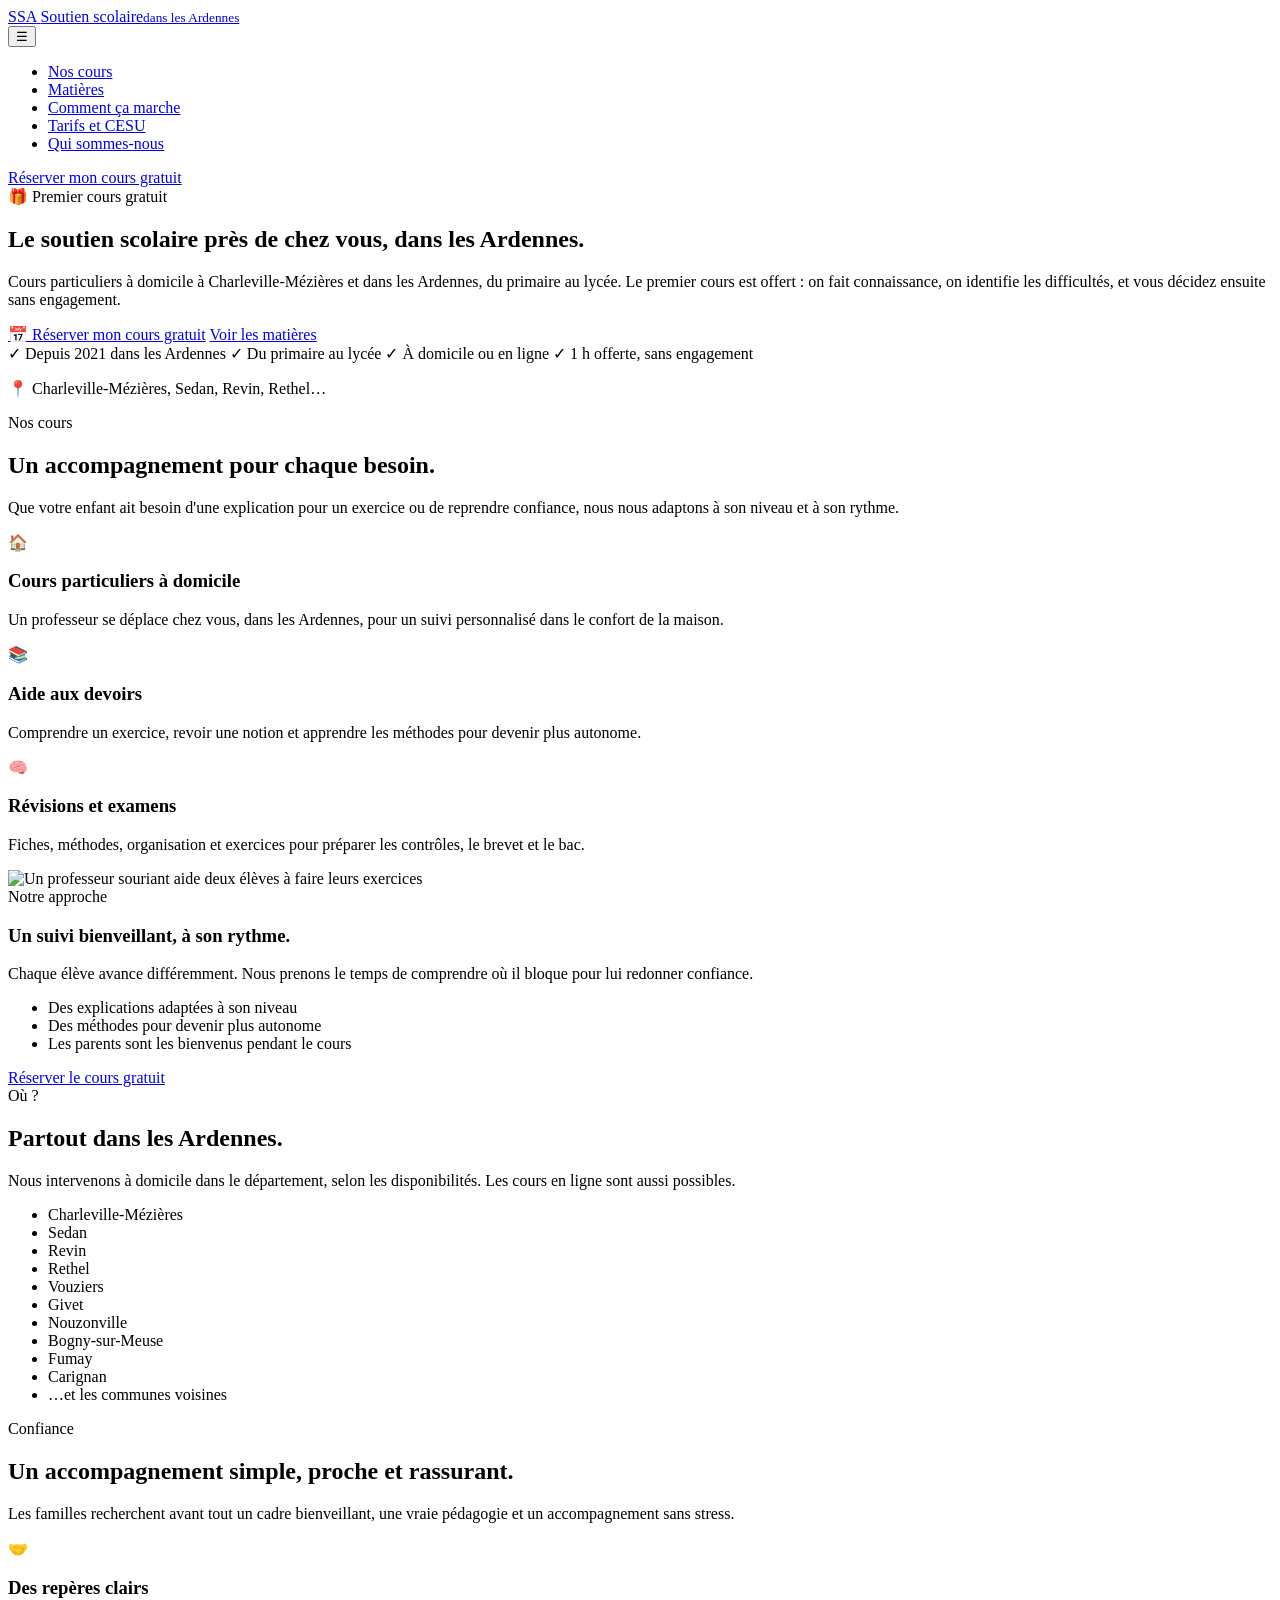
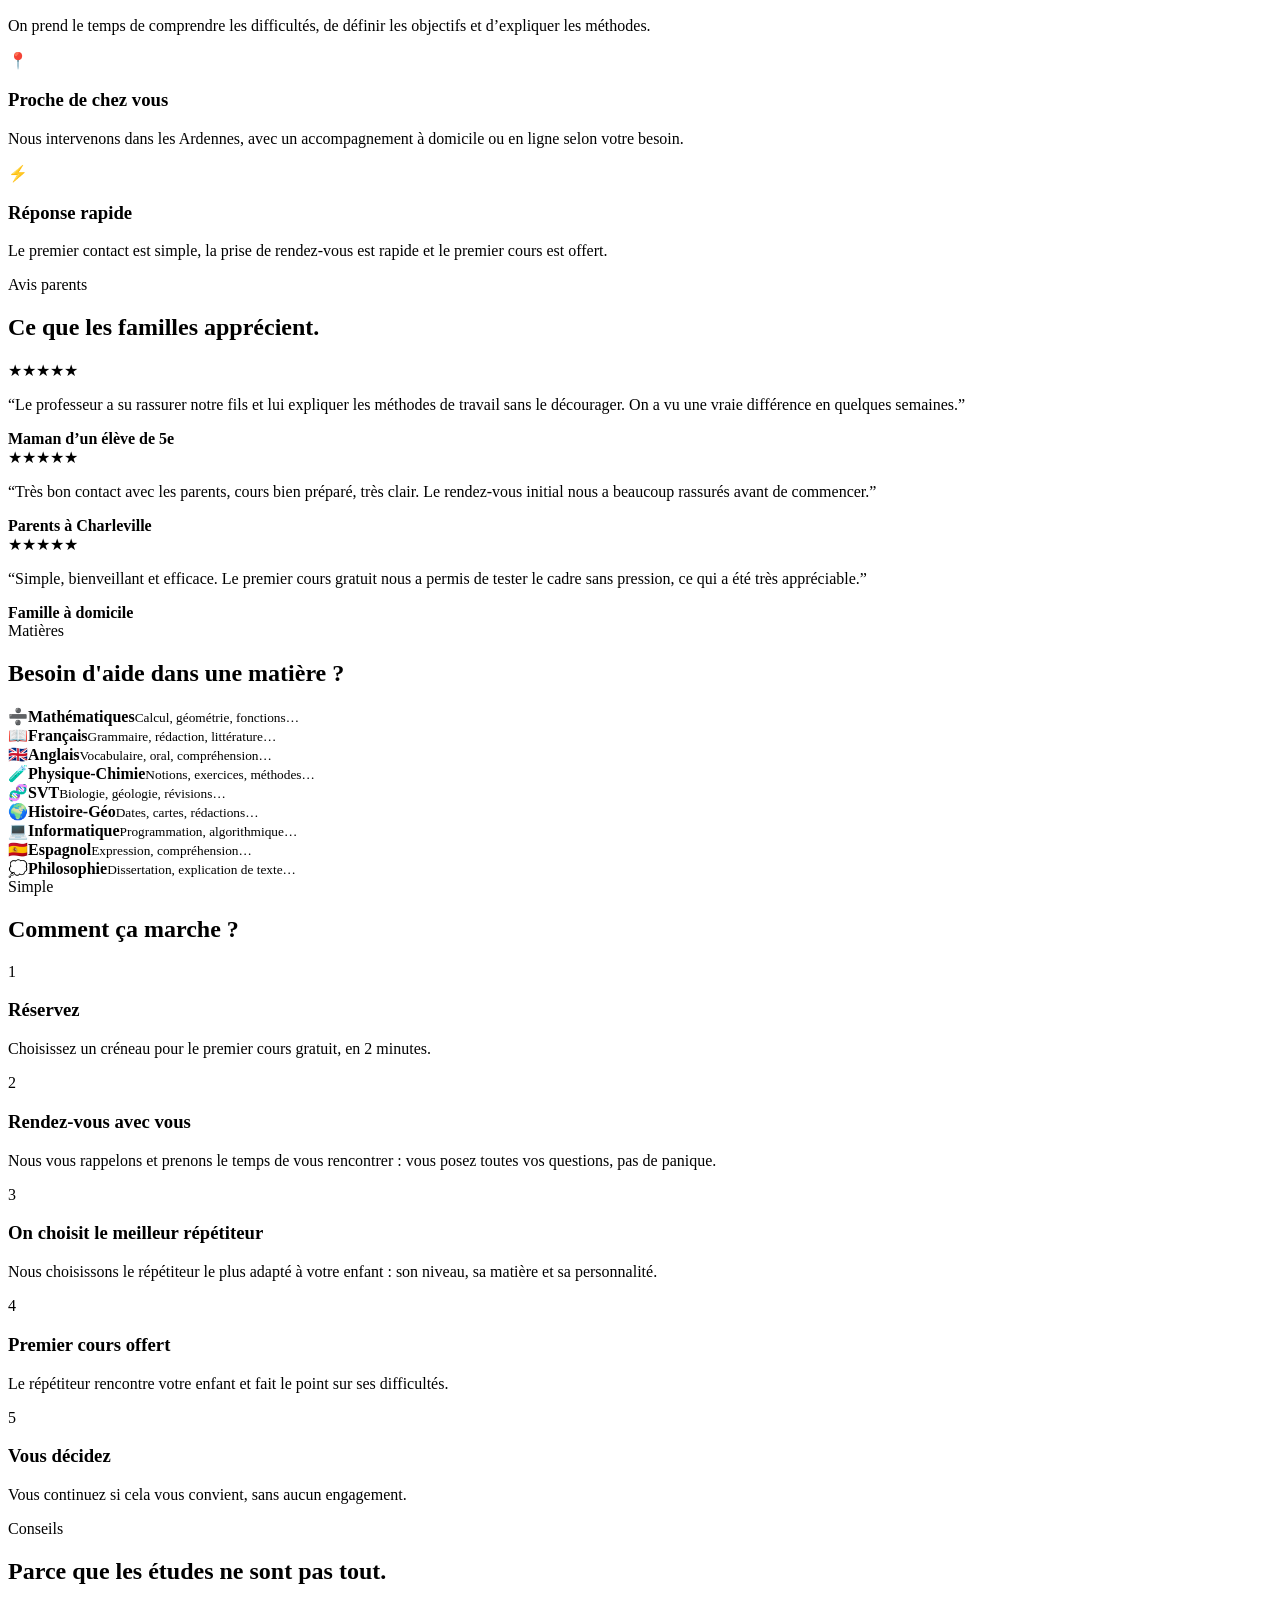
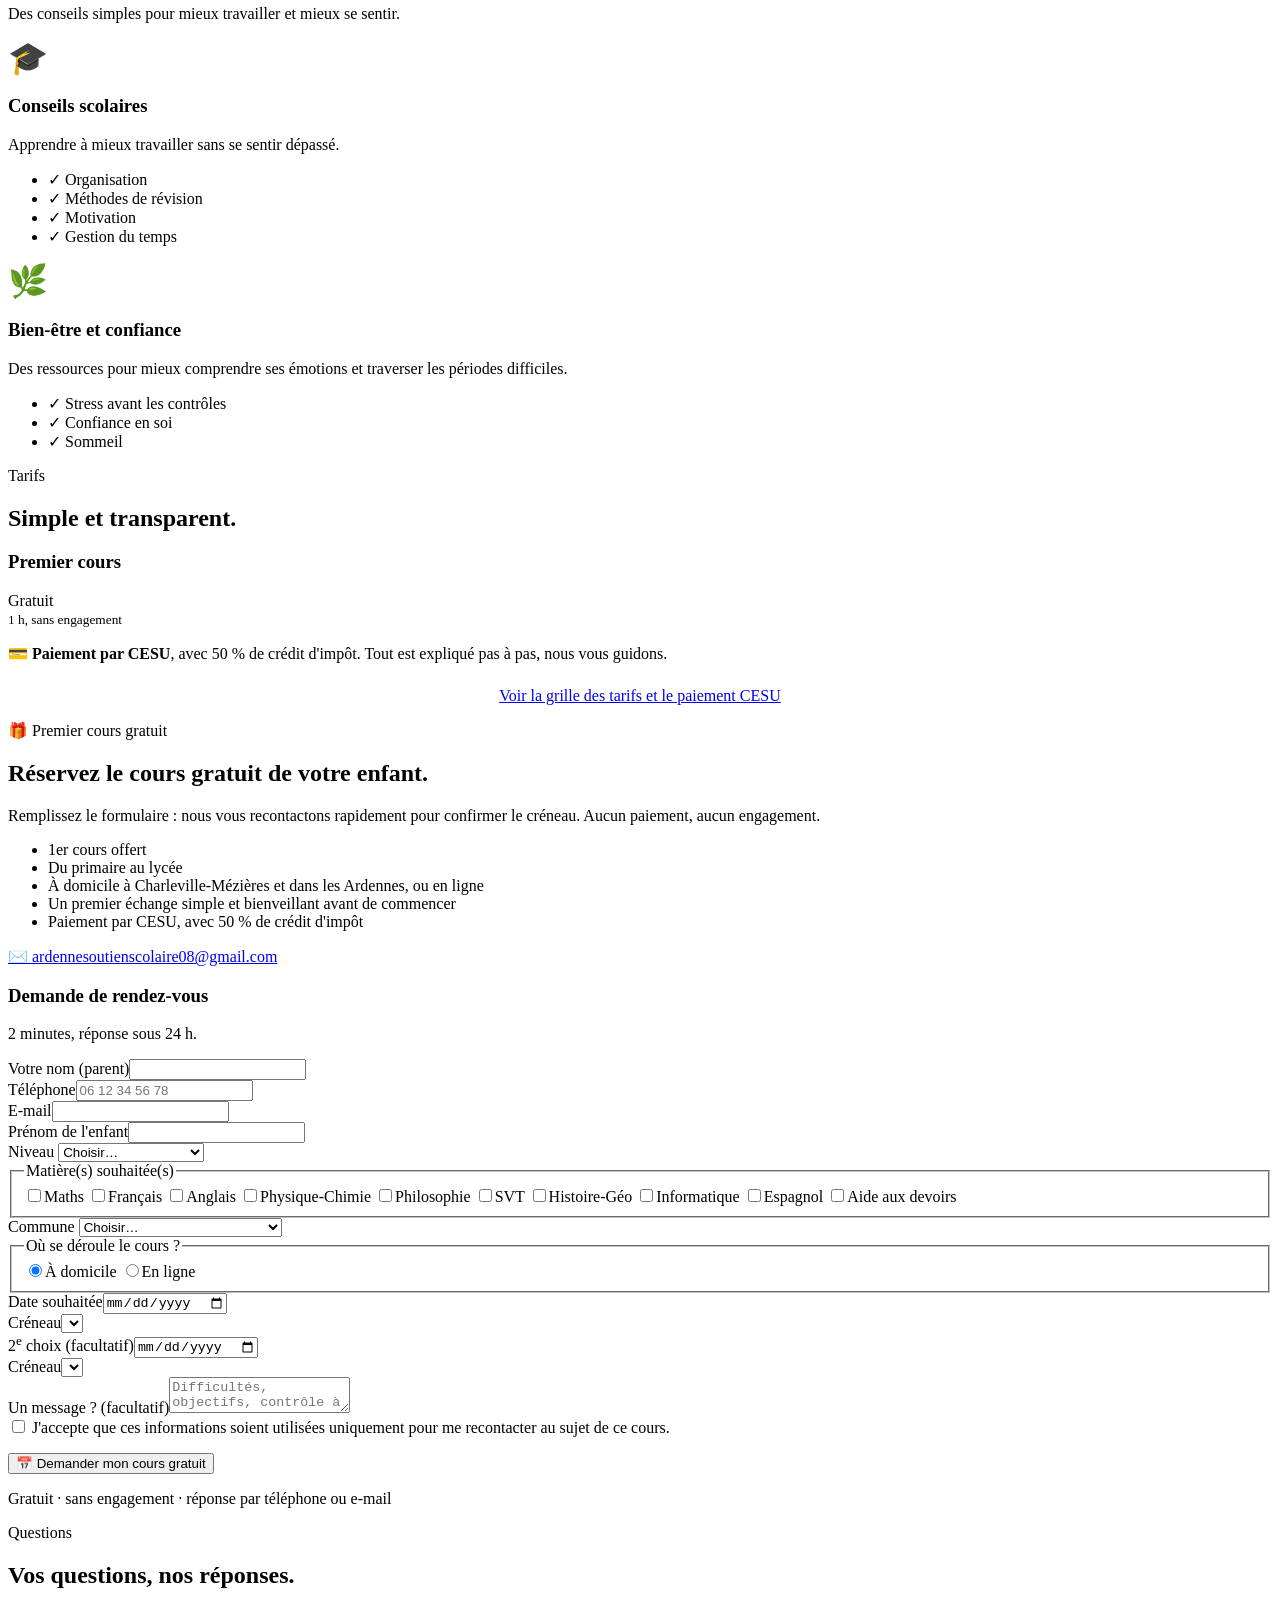
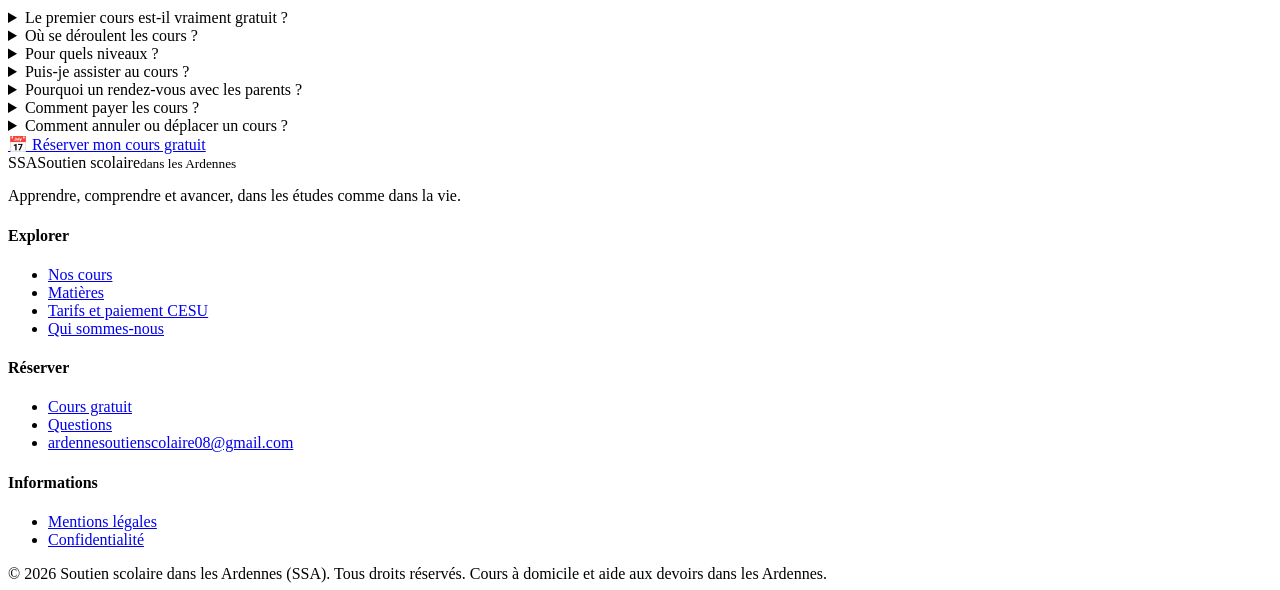
==== index.html @ e0cc2603 "Add files via upload" ====
<!DOCTYPE html>
<html lang="fr">
<head>
  <meta charset="UTF-8">
  <meta name="viewport" content="width=device-width, initial-scale=1.0">
  <title>Soutien scolaire dans les Ardennes (SSA) – Cours à domicile, 1er cours gratuit</title>
  <meta name="description" content="Cours particuliers à domicile et aide aux devoirs dans les Ardennes, du primaire au lycée. Premier cours gratuit : réservez en ligne en 2 minutes.">
  <meta name="theme-color" content="#635bff">
  <meta http-equiv="Content-Security-Policy" content="default-src 'self'; img-src 'self' data: https:; style-src 'self' 'unsafe-inline' https://fonts.googleapis.com https://fonts.gstatic.com; font-src 'self' https://fonts.googleapis.com https://fonts.gstatic.com; script-src 'self' 'unsafe-inline' https://formsubmit.co; connect-src 'self' https://formsubmit.co; form-action 'self' https://formsubmit.co; frame-ancestors 'none'; object-src 'none'; base-uri 'self'; upgrade-insecure-requests">
  <meta name="referrer-policy" content="strict-origin-when-cross-origin">
  <meta name="permissions-policy" content="geolocation=(), microphone=(), camera=()">
  <link rel="icon" href="images/favicon.svg" type="image/svg+xml">

  <link rel="preconnect" href="https://fonts.googleapis.com">
  <link rel="preconnect" href="https://fonts.gstatic.com" crossorigin>
  <link href="https://fonts.googleapis.com/css2?family=Bricolage+Grotesque:opsz,wght@12..96,500..800&family=Plus+Jakarta+Sans:wght@400..800&display=swap" rel="stylesheet">

  <link rel="stylesheet" href="css/base.css">
  <link rel="stylesheet" href="css/layout.css">
  <link rel="stylesheet" href="css/components.css">
  <link rel="stylesheet" href="css/home.css">
  <link rel="stylesheet" href="css/booking.css">
  <script src="js/ui.js"></script>

  <script type="application/ld+json">
  {
    "@context": "https://schema.org",
    "@type": "EducationalOrganization",
    "name": "Soutien scolaire dans les Ardennes (SSA)",
    "description": "Cours particuliers à domicile et aide aux devoirs du primaire au lycée, premier cours gratuit.",
    "areaServed": { "@type": "AdministrativeArea", "name": "Ardennes" }
  }
  </script>
</head>
<body>

<header class="site-header">
  <div class="container navbar">
    <a href="index.html" class="logo" aria-label="Soutien scolaire dans les Ardennes – accueil">
      <span class="logo-icon">SSA</span>
      <span class="logo-text">Soutien scolaire<small>dans les Ardennes</small></span>
    </a>
    <nav class="main-nav" aria-label="Navigation principale">
      <button class="menu-button" id="menuButton" aria-expanded="false" aria-controls="menu" aria-label="Ouvrir le menu">☰</button>
      <ul id="menu">
        <li><a href="#cours">Nos cours</a></li>
        <li><a href="#matieres">Matières</a></li>
        <li><a href="#fonctionnement">Comment ça marche</a></li>
        <li><a href="tarifs.html">Tarifs et CESU</a></li>
        <li><a href="a-propos.html">Qui sommes-nous</a></li>
      </ul>
    </nav>
    <a href="#reservation" class="btn btn-primary header-cta">Réserver mon cours gratuit</a>
  </div>
</header>

<main>

<section class="hero">
  <div class="container hero-content">
    <div class="badge badge--green">🎁 Premier cours gratuit</div>
    <h1>Le soutien scolaire <span>près de chez vous</span>, dans les Ardennes.</h1>
    <p class="hero-description">
      Cours particuliers à domicile à Charleville-Mézières et dans les Ardennes, du primaire au lycée.
      Le premier cours est offert : on fait connaissance, on identifie les difficultés, et vous décidez ensuite sans engagement.
    </p>
    <div class="hero-buttons">
      <a href="#reservation" class="btn btn-primary btn-large">📅 Réserver mon cours gratuit</a>
      <a href="#matieres" class="btn btn-light btn-large">Voir les matières</a>
    </div>
    <div class="hero-trust">
      <span>✓ Depuis 2021 dans les Ardennes</span>
      <span>✓ Du primaire au lycée</span>
      <span>✓ À domicile ou en ligne</span>
      <span>✓ <span data-free-minutes>1 h</span> offerte, sans engagement</span>
    </div>
    <p class="hero-zone">📍 Charleville-Mézières, Sedan, Revin, Rethel…</p>
  </div>
</section>

<section class="section" id="cours">
  <div class="container">
    <div class="section-header reveal">
      <span class="section-label">Nos cours</span>
      <h2>Un accompagnement pour chaque besoin.</h2>
      <p>Que votre enfant ait besoin d'une explication pour un exercice ou de reprendre confiance, nous nous adaptons à son niveau et à son rythme.</p>
    </div>
    <div class="grid-3">
      <article class="card reveal">
        <div class="card-icon">🏠</div>
        <h3>Cours particuliers à domicile</h3>
        <p>Un professeur se déplace chez vous, dans les Ardennes, pour un suivi personnalisé dans le confort de la maison.</p>
      </article>
      <article class="card reveal" style="--d:.07s">
        <div class="card-icon">📚</div>
        <h3>Aide aux devoirs</h3>
        <p>Comprendre un exercice, revoir une notion et apprendre les méthodes pour devenir plus autonome.</p>
      </article>
      <article class="card reveal" style="--d:.14s">
        <div class="card-icon">🧠</div>
        <h3>Révisions et examens</h3>
        <p>Fiches, méthodes, organisation et exercices pour préparer les contrôles, le brevet et le bac.</p>
      </article>
    </div>

    <div class="feature reveal">
      <img class="feature-photo" src="images/cours-3.jpg" alt="Un professeur souriant aide deux élèves à faire leurs exercices" width="1000" height="562" loading="lazy">
      <div class="feature-text">
        <span class="section-label">Notre approche</span>
        <h3>Un suivi bienveillant, à son rythme.</h3>
        <p>Chaque élève avance différemment. Nous prenons le temps de comprendre où il bloque pour lui redonner confiance.</p>
        <ul class="check-list">
          <li>Des explications adaptées à son niveau</li>
          <li>Des méthodes pour devenir plus autonome</li>
          <li>Les parents sont les bienvenus pendant le cours</li>
        </ul>
        <a href="#reservation" class="btn btn-primary">Réserver le cours gratuit</a>
      </div>
    </div>
  </div>
</section>

<section class="section section--white" id="zone">
  <div class="container zone">
    <div class="reveal">
      <span class="section-label">Où ?</span>
      <h2>Partout dans les Ardennes.</h2>
      <p style="color:var(--muted);margin-top:12px">Nous intervenons à domicile dans le département, selon les disponibilités. Les cours en ligne sont aussi possibles.</p>
    </div>
    <ul class="zone-list reveal" style="--d:.08s">
      <li>Charleville-Mézières</li>
      <li>Sedan</li>
      <li>Revin</li>
      <li>Rethel</li>
      <li>Vouziers</li>
      <li>Givet</li>
      <li>Nouzonville</li>
      <li>Bogny-sur-Meuse</li>
      <li>Fumay</li>
      <li>Carignan</li>
      <li class="more">…et les communes voisines</li>
    </ul>
  </div>
</section>

<section class="section section--white" id="confiance">
  <div class="container">
    <div class="section-header center reveal">
      <span class="section-label">Confiance</span>
      <h2>Un accompagnement simple, proche et rassurant.</h2>
      <p>Les familles recherchent avant tout un cadre bienveillant, une vraie pédagogie et un accompagnement sans stress.</p>
    </div>
    <div class="trust-grid">
      <article class="trust-card reveal">
        <div class="trust-emoji">🤝</div>
        <h3>Des repères clairs</h3>
        <p>On prend le temps de comprendre les difficultés, de définir les objectifs et d’expliquer les méthodes.</p>
      </article>
      <article class="trust-card reveal" style="--d:.06s">
        <div class="trust-emoji">📍</div>
        <h3>Proche de chez vous</h3>
        <p>Nous intervenons dans les Ardennes, avec un accompagnement à domicile ou en ligne selon votre besoin.</p>
      </article>
      <article class="trust-card reveal" style="--d:.12s">
        <div class="trust-emoji">⚡</div>
        <h3>Réponse rapide</h3>
        <p>Le premier contact est simple, la prise de rendez-vous est rapide et le premier cours est offert.</p>
      </article>
    </div>
  </div>
</section>

<section class="section section--white" id="temoignages">
  <div class="container">
    <div class="section-header center reveal">
      <span class="section-label">Avis parents</span>
      <h2>Ce que les familles apprécient.</h2>
    </div>
    <div class="testimonials-grid">
      <article class="testimonial-card reveal">
        <div class="stars">★★★★★</div>
        <p>“Le professeur a su rassurer notre fils et lui expliquer les méthodes de travail sans le décourager. On a vu une vraie différence en quelques semaines.”</p>
        <strong>Maman d’un élève de 5e</strong>
      </article>
      <article class="testimonial-card reveal" style="--d:.06s">
        <div class="stars">★★★★★</div>
        <p>“Très bon contact avec les parents, cours bien préparé, très clair. Le rendez-vous initial nous a beaucoup rassurés avant de commencer.”</p>
        <strong>Parents à Charleville</strong>
      </article>
      <article class="testimonial-card reveal" style="--d:.12s">
        <div class="stars">★★★★★</div>
        <p>“Simple, bienveillant et efficace. Le premier cours gratuit nous a permis de tester le cadre sans pression, ce qui a été très appréciable.”</p>
        <strong>Famille à domicile</strong>
      </article>
    </div>
  </div>
</section>

<section class="section" id="matieres">
  <div class="container">
    <div class="section-header reveal">
      <span class="section-label">Matières</span>
      <h2>Besoin d'aide dans une matière ?</h2>
    </div>
    <div class="subjects">
      <div class="subject reveal"><span class="subject-icon">➗</span><strong>Mathématiques</strong><small>Calcul, géométrie, fonctions…</small></div>
      <div class="subject reveal" style="--d:.04s"><span class="subject-icon">📖</span><strong>Français</strong><small>Grammaire, rédaction, littérature…</small></div>
      <div class="subject reveal" style="--d:.08s"><span class="subject-icon">🇬🇧</span><strong>Anglais</strong><small>Vocabulaire, oral, compréhension…</small></div>
      <div class="subject reveal" style="--d:.12s"><span class="subject-icon">🧪</span><strong>Physique-Chimie</strong><small>Notions, exercices, méthodes…</small></div>
      <div class="subject reveal"><span class="subject-icon">🧬</span><strong>SVT</strong><small>Biologie, géologie, révisions…</small></div>
      <div class="subject reveal" style="--d:.04s"><span class="subject-icon">🌍</span><strong>Histoire-Géo</strong><small>Dates, cartes, rédactions…</small></div>
      <div class="subject reveal" style="--d:.08s"><span class="subject-icon">💻</span><strong>Informatique</strong><small>Programmation, algorithmique…</small></div>
      <div class="subject reveal" style="--d:.12s"><span class="subject-icon">🇪🇸</span><strong>Espagnol</strong><small>Expression, compréhension…</small></div>
      <div class="subject reveal"><span class="subject-icon">💭</span><strong>Philosophie</strong><small>Dissertation, explication de texte…</small></div>
    </div>
  </div>
</section>

<section class="section section--white" id="fonctionnement">
  <div class="container">
    <div class="section-header center reveal">
      <span class="section-label">Simple</span>
      <h2>Comment ça marche ?</h2>
    </div>
    <div class="steps">
      <article class="step reveal"><div class="step-number">1</div><h3>Réservez</h3><p>Choisissez un créneau pour le premier cours gratuit, en 2 minutes.</p></article>
      <article class="step reveal" style="--d:.06s"><div class="step-number">2</div><h3>Rendez-vous avec vous</h3><p>Nous vous rappelons et prenons le temps de vous rencontrer : vous posez toutes vos questions, pas de panique.</p></article>
      <article class="step reveal" style="--d:.12s"><div class="step-number">3</div><h3>On choisit le meilleur répétiteur</h3><p>Nous choisissons le répétiteur le plus adapté à votre enfant : son niveau, sa matière et sa personnalité.</p></article>
      <article class="step step--free reveal" style="--d:.18s"><div class="step-number">4</div><h3>Premier cours offert</h3><p>Le répétiteur rencontre votre enfant et fait le point sur ses difficultés.</p></article>
      <article class="step reveal" style="--d:.24s"><div class="step-number">5</div><h3>Vous décidez</h3><p>Vous continuez si cela vous convient, sans aucun engagement.</p></article>
    </div>
  </div>
</section>

<section class="section" id="medias" hidden>
  <div class="container">
    <div class="section-header reveal">
      <span class="section-label">En images</span>
      <h2>Découvrez notre façon d'enseigner.</h2>
    </div>
    <div class="media-grid" id="mediaGrid"></div>
    <div class="media-gallery" id="mediaGallery"></div>
  </div>
</section>

<section class="section section--white" id="conseils">
  <div class="container">
    <div class="section-header center reveal">
      <span class="section-label">Conseils</span>
      <h2>Parce que les études ne sont pas tout.</h2>
      <p>Des conseils simples pour mieux travailler et mieux se sentir.</p>
    </div>
    <div class="advice">
      <article class="advice-card study reveal">
        <div style="font-size:2rem">🎓</div>
        <h3>Conseils scolaires</h3>
        <p>Apprendre à mieux travailler sans se sentir dépassé.</p>
        <ul class="advice-list">
          <li>✓ Organisation</li>
          <li>✓ Méthodes de révision</li>
          <li>✓ Motivation</li>
          <li>✓ Gestion du temps</li>
        </ul>
      </article>
      <article class="advice-card wellbeing reveal" style="--d:.08s">
        <div style="font-size:2rem">🌿</div>
        <h3>Bien-être et confiance</h3>
        <p>Des ressources pour mieux comprendre ses émotions et traverser les périodes difficiles.</p>
        <ul class="advice-list">
          <li>✓ Stress avant les contrôles</li>
          <li>✓ Confiance en soi</li>
          <li>✓ Sommeil</li>
        </ul>
      </article>
    </div>
  </div>
</section>

<section class="section" id="tarifs">
  <div class="container">
    <div class="section-header center reveal">
      <span class="section-label">Tarifs</span>
      <h2>Simple et transparent.</h2>
    </div>
    <div class="prices">
      <article class="card price-card price-card--free reveal">
        <h3>Premier cours</h3>
        <div class="price-amount">Gratuit</div>
        <small><span data-free-minutes>1 h</span>, sans engagement</small>
      </article>
      <article class="card price-card reveal" style="--d:.08s" data-price-card="hour" hidden>
        <h3>Cours à domicile</h3>
        <div class="price-amount">dès <span data-price="hour"></span></div>
        <small>par heure, selon le niveau</small>
      </article>
      <article class="card price-card reveal" style="--d:.16s" data-price-card="discount" hidden>
        <h3>Plus de cours, moins cher</h3>
        <div class="price-amount">jusqu'à −<span data-price="maxoff"></span></div>
        <small data-discount-text></small>
      </article>
    </div>
    <p class="price-note reveal"><strong>💳 Paiement par CESU</strong>, avec 50 % de crédit d'impôt. Tout est expliqué pas à pas, nous vous guidons.</p>
    <p class="reveal" style="text-align:center;margin-top:24px"><a href="tarifs.html" class="btn btn-primary">Voir la grille des tarifs et le paiement CESU</a></p>
  </div>
</section>

<section class="section section--white" id="reservation">
  <div class="container">
    <div class="booking reveal">
      <div class="booking-intro">
        <span class="badge badge--green">🎁 Premier cours gratuit</span>
        <h2>Réservez le cours gratuit de votre enfant.</h2>
        <p>Remplissez le formulaire : nous vous recontactons rapidement pour confirmer le créneau. Aucun paiement, aucun engagement.</p>
        <ul class="booking-perks">
          <li>1er cours offert</li>
          <li>Du primaire au lycée</li>
          <li>À domicile à Charleville-Mézières et dans les Ardennes, ou en ligne</li>
          <li>Un premier échange simple et bienveillant avant de commencer</li>
          <li>Paiement par CESU, avec 50 % de crédit d'impôt</li>
        </ul>
        <div class="booking-contacts">
          <a href="mailto:ardennesoutienscolaire08@gmail.com" data-contact="email" data-show-text>✉️ ardennesoutienscolaire08@gmail.com</a>
          <a href="tel:" data-contact="phone" hidden>📞 Appeler</a>
          <a href="#" data-contact="whatsapp" hidden>💬 WhatsApp</a>
        </div>
      </div>

      <div class="form-card">
        <form id="bookingForm" novalidate>
          <h3>Demande de rendez-vous</h3>
          <p class="form-sub">2 minutes, réponse sous 24 h.</p>

          <div class="form-row">
            <div class="field"><label for="parent">Votre nom (parent)</label><input type="text" id="parent" name="parent" autocomplete="name" required></div>
            <div class="field"><label for="phone">Téléphone</label><input type="tel" id="phone" name="phone" autocomplete="tel" inputmode="tel" placeholder="06 12 34 56 78" required></div>
          </div>
          <div class="field"><label for="email">E-mail</label><input type="email" id="email" name="email" autocomplete="email" required></div>

          <div class="form-row">
            <div class="field"><label for="child">Prénom de l'enfant</label><input type="text" id="child" name="child" autocomplete="off" required></div>
            <div class="field">
              <label for="level">Niveau</label>
              <select id="level" name="level" required>
                <option value="">Choisir…</option>
                <option>Primaire (CP – CM2)</option>
                <option>Collège – 6e</option>
                <option>Collège – 5e</option>
                <option>Collège – 4e</option>
                <option>Collège – 3e</option>
                <option>Lycée – Seconde</option>
                <option>Lycée – Première</option>
                <option>Lycée – Terminale</option>
                <option>Études supérieures</option>
              </select>
            </div>
          </div>

          <fieldset class="field">
            <legend>Matière(s) souhaitée(s)</legend>
            <div class="chips">
              <label class="chip"><input type="checkbox" name="subject" value="Mathématiques"><span>Maths</span></label>
              <label class="chip"><input type="checkbox" name="subject" value="Français"><span>Français</span></label>
              <label class="chip"><input type="checkbox" name="subject" value="Anglais"><span>Anglais</span></label>
              <label class="chip"><input type="checkbox" name="subject" value="Physique-Chimie"><span>Physique-Chimie</span></label>
              <label class="chip"><input type="checkbox" name="subject" value="Philosophie"><span>Philosophie</span></label>
              <label class="chip"><input type="checkbox" name="subject" value="SVT"><span>SVT</span></label>
              <label class="chip"><input type="checkbox" name="subject" value="Histoire-Géo"><span>Histoire-Géo</span></label>
              <label class="chip"><input type="checkbox" name="subject" value="Informatique"><span>Informatique</span></label>
              <label class="chip"><input type="checkbox" name="subject" value="Espagnol"><span>Espagnol</span></label>
              <label class="chip"><input type="checkbox" name="subject" value="Aide aux devoirs (toutes matières)"><span>Aide aux devoirs</span></label>
            </div>
          </fieldset>

          <div class="form-row">
            <div class="field">
              <label for="commune">Commune</label>
              <select id="commune" name="commune" required>
                <option value="">Choisir…</option>
                <option>Charleville-Mézières</option>
                <option>Sedan</option>
                <option>Revin</option>
                <option>Rethel</option>
                <option>Vouziers</option>
                <option>Givet</option>
                <option>Nouzonville</option>
                <option>Bogny-sur-Meuse</option>
                <option>Fumay</option>
                <option>Monthermé</option>
                <option>Carignan</option>
                <option>Autre commune des Ardennes</option>
              </select>
            </div>
            <fieldset class="field">
              <legend>Où se déroule le cours ?</legend>
              <div class="chips">
                <label class="chip"><input type="radio" name="mode" value="À domicile" checked><span>À domicile</span></label>
                <label class="chip"><input type="radio" name="mode" value="En ligne"><span>En ligne</span></label>
              </div>
            </fieldset>
          </div>

          <div class="form-row">
            <div class="field"><label for="date1">Date souhaitée</label><input type="date" id="date1" name="date1" required></div>
            <div class="field"><label for="slot1">Créneau</label><select id="slot1" name="slot1" required></select></div>
          </div>
          <div class="form-row">
            <div class="field"><label for="date2">2<sup>e</sup> choix (facultatif)</label><input type="date" id="date2" name="date2"></div>
            <div class="field"><label for="slot2">Créneau</label><select id="slot2" name="slot2"></select></div>
          </div>

          <div class="field"><label for="message">Un message ? (facultatif)</label><textarea id="message" name="message" placeholder="Difficultés, objectifs, contrôle à venir…"></textarea></div>

          <label class="consent">
            <input type="checkbox" id="consent" required>
            <span>J'accepte que ces informations soient utilisées uniquement pour me recontacter au sujet de ce cours.</span>
          </label>

          <p class="form-error" id="formError" role="alert"></p>
          <button type="submit" class="btn btn-primary btn-large btn-block">📅 Demander mon cours gratuit</button>
          <p class="form-fine">Gratuit · sans engagement · réponse par téléphone ou e-mail</p>
        </form>

        <div class="confirm" id="confirm" hidden aria-live="polite"></div>
      </div>
    </div>
  </div>
</section>

<section class="section" id="faq">
  <div class="container">
    <div class="section-header center reveal">
      <span class="section-label">Questions</span>
      <h2>Vos questions, nos réponses.</h2>
    </div>
    <div class="faq reveal">
      <details>
        <summary>Le premier cours est-il vraiment gratuit ?</summary>
        <p>Oui. Le premier cours est offert, sans engagement. Il permet au professeur de rencontrer votre enfant et de faire le point sur ses difficultés. Vous décidez ensuite si vous souhaitez continuer.</p>
      </details>
      <details>
        <summary>Où se déroulent les cours ?</summary>
        <p>À votre domicile dans les Ardennes, selon les disponibilités, ou en ligne si vous le préférez.</p>
      </details>
      <details>
        <summary>Pour quels niveaux ?</summary>
        <p>Du primaire (CP) au lycée, et aussi pour les études supérieures sur demande.</p>
      </details>
      <details>
        <summary>Puis-je assister au cours ?</summary>
        <p>Bien sûr. Les parents sont les bienvenus, surtout lors du premier cours.</p>
      </details>
      <details>
        <summary>Pourquoi un rendez-vous avec les parents ?</summary>
        <p>Parce que confier son enfant demande de la confiance. Avant de commencer, nous prenons le temps de vous rencontrer : vous nous parlez de votre enfant, vous posez toutes vos questions, et vous décidez en toute liberté. Pas de panique, c'est gratuit et sans engagement.</p>
      </details>
      <details>
        <summary>Comment payer les cours ?</summary>
        <p>Par CESU : vous employez directement l'intervenant et déclarez les heures sur le site officiel du Cesu, qui s'occupe des cotisations et du bulletin de paie. 50 % des sommes vous reviennent en crédit d'impôt. Tout est détaillé sur <a href="tarifs.html#cesu" style="text-decoration:underline">la page Tarifs et paiement CESU</a>.</p>
      </details>
      <details>
        <summary>Comment annuler ou déplacer un cours ?</summary>
        <p>Il suffit de nous prévenir par téléphone, message ou e-mail.</p>
      </details>
    </div>
  </div>
</section>

</main>

<div class="sticky-cta" id="stickyCta"><a href="#reservation" class="btn btn-primary btn-large">📅 Réserver mon cours gratuit</a></div>

<footer class="site-footer">
  <div class="container">
    <div class="footer-grid">
      <div>
        <div class="logo"><span class="logo-icon">SSA</span><span class="logo-text">Soutien scolaire<small>dans les Ardennes</small></span></div>
        <p style="margin-top:15px">Apprendre, comprendre et avancer, dans les études comme dans la vie.</p>
      </div>
      <div>
        <h4>Explorer</h4>
        <ul>
          <li><a href="#cours">Nos cours</a></li>
          <li><a href="#matieres">Matières</a></li>
          <li><a href="tarifs.html">Tarifs et paiement CESU</a></li>
          <li><a href="a-propos.html">Qui sommes-nous</a></li>
        </ul>
      </div>
      <div>
        <h4>Réserver</h4>
        <ul>
          <li><a href="#reservation">Cours gratuit</a></li>
          <li><a href="#faq">Questions</a></li>
          <li><a href="mailto:ardennesoutienscolaire08@gmail.com" data-contact="email" data-show-text>ardennesoutienscolaire08@gmail.com</a></li>
        </ul>
      </div>
      <div>
        <h4>Informations</h4>
        <ul>
          <li><a href="mentions-legales.html">Mentions légales</a></li>
          <li><a href="confidentialite.html">Confidentialité</a></li>
        </ul>
      </div>
    </div>
    <div class="copyright">
      <span>© 2026 Soutien scolaire dans les Ardennes (SSA). Tous droits réservés.</span>
      <span>Cours à domicile et aide aux devoirs dans les Ardennes.</span>
    </div>
  </div>
</footer>

<script src="js/config.js"></script>
<script src="js/content.js"></script>
<script src="js/booking.js"></script>
</body>
</html>
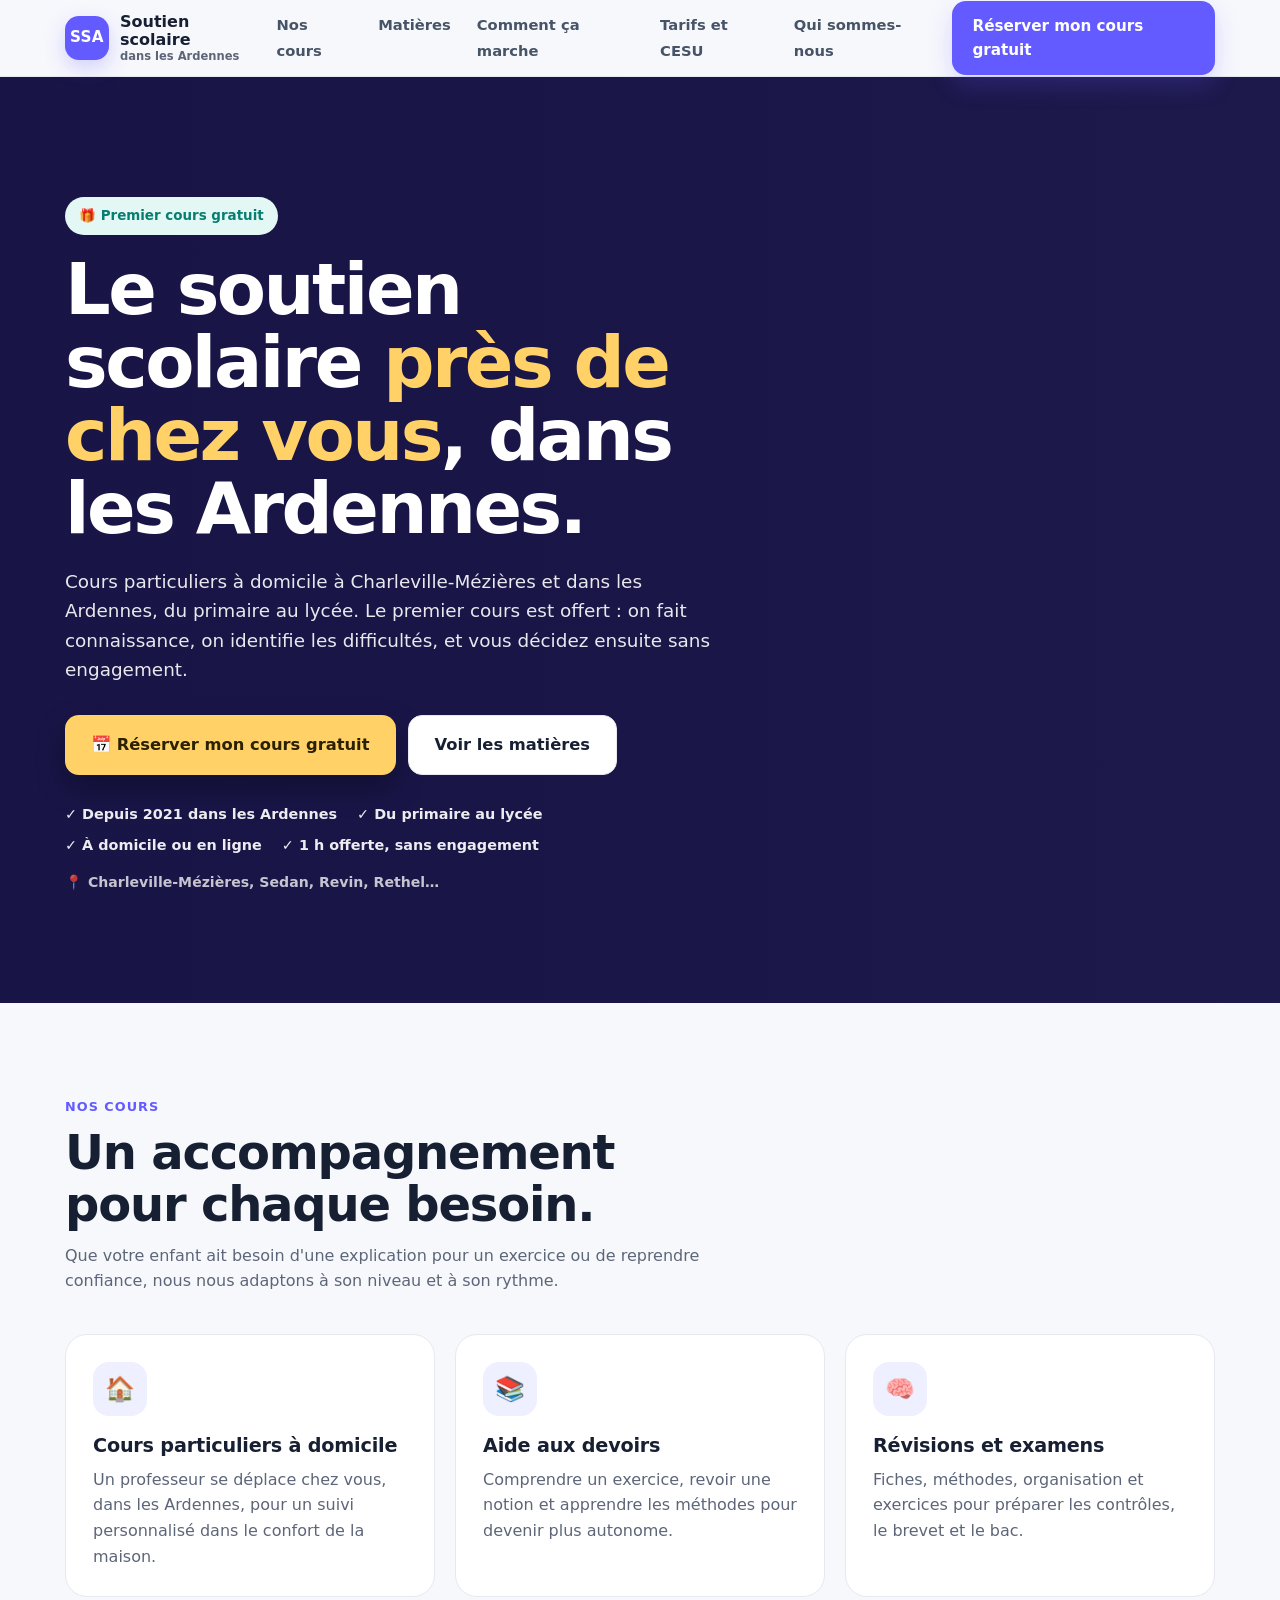
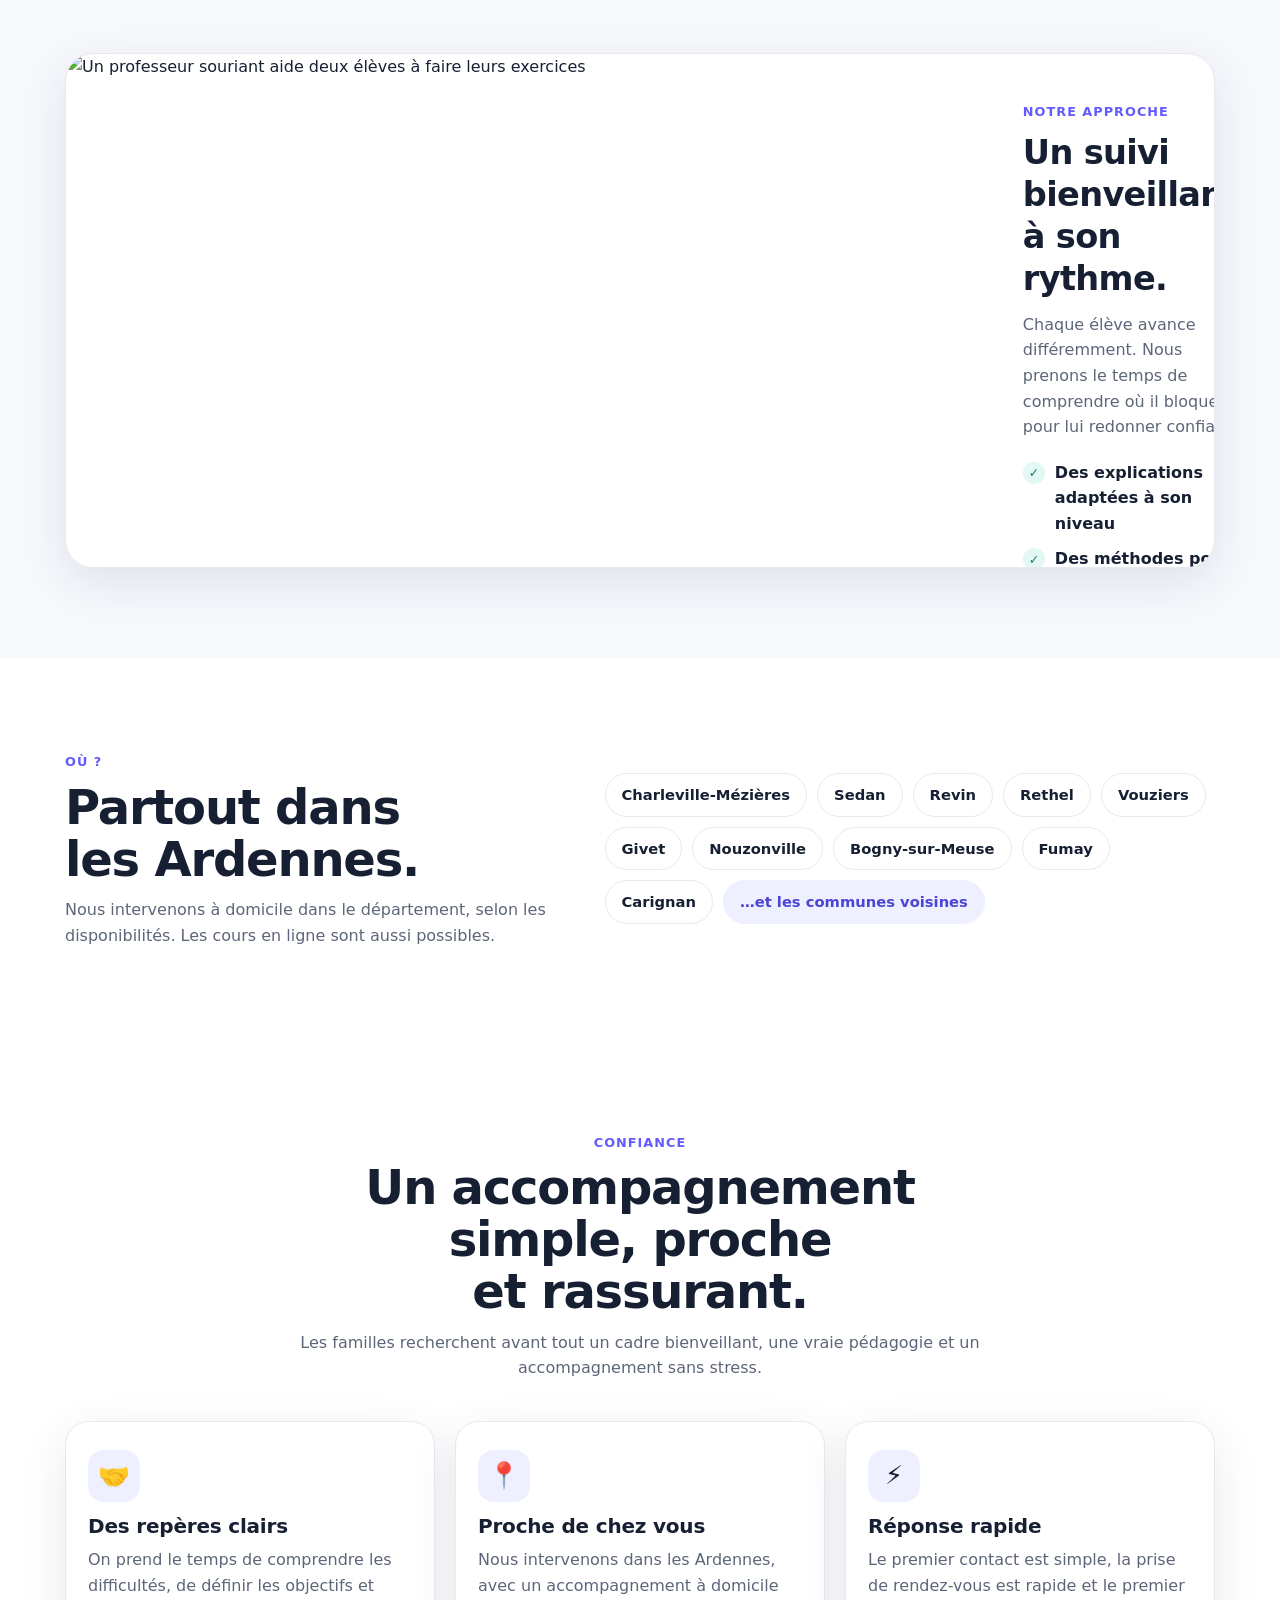
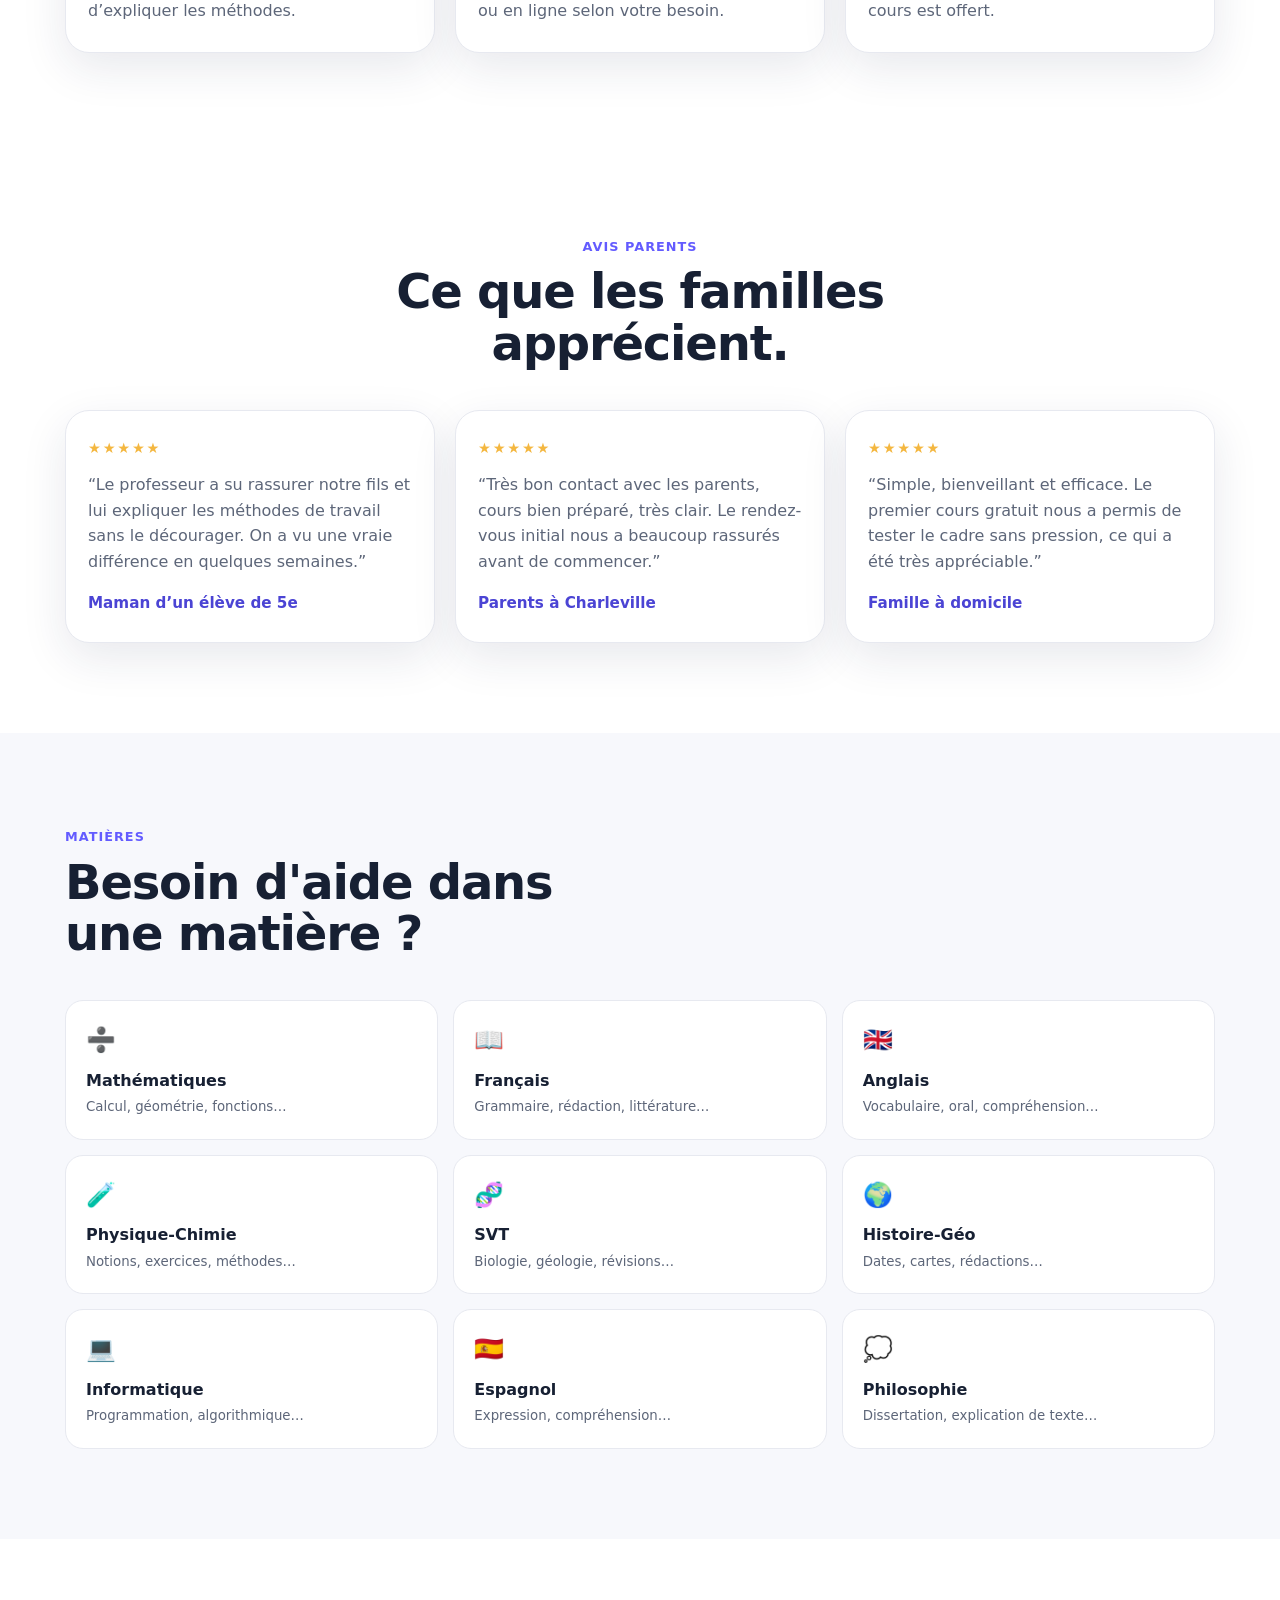
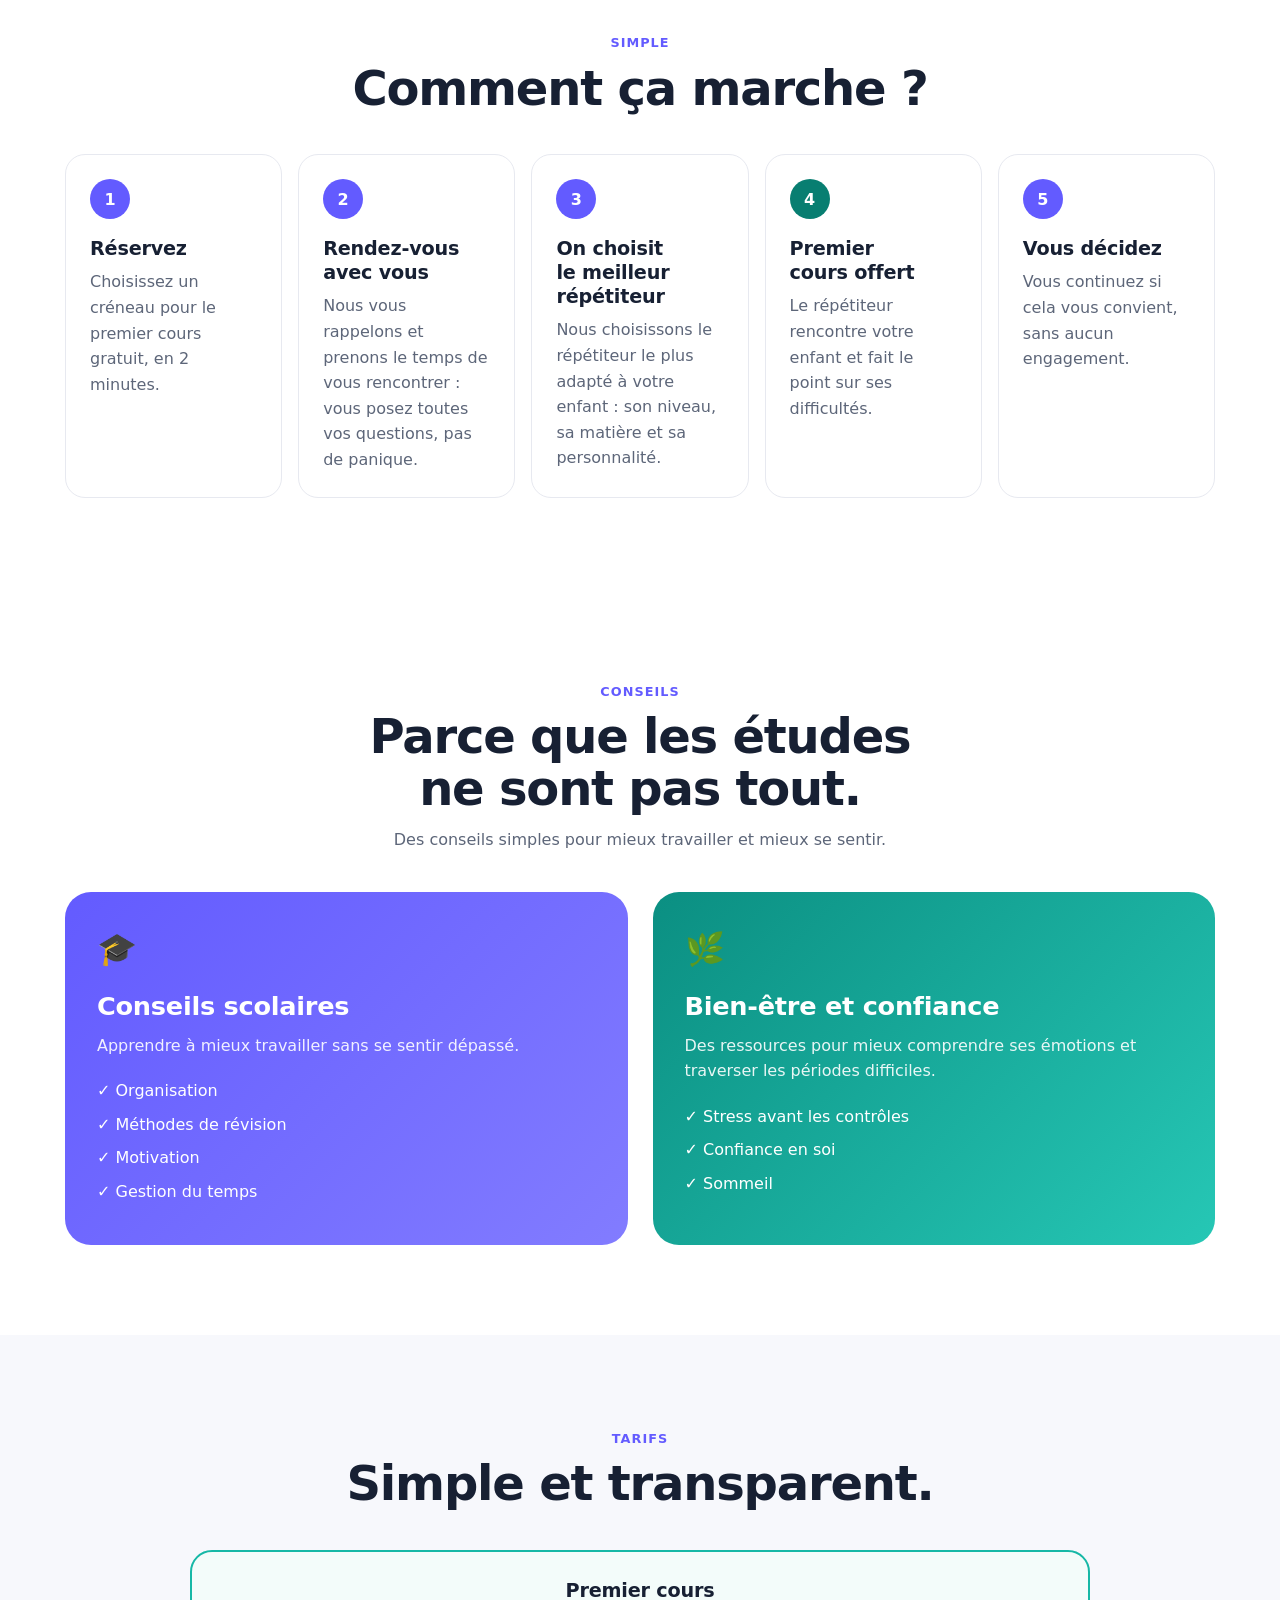
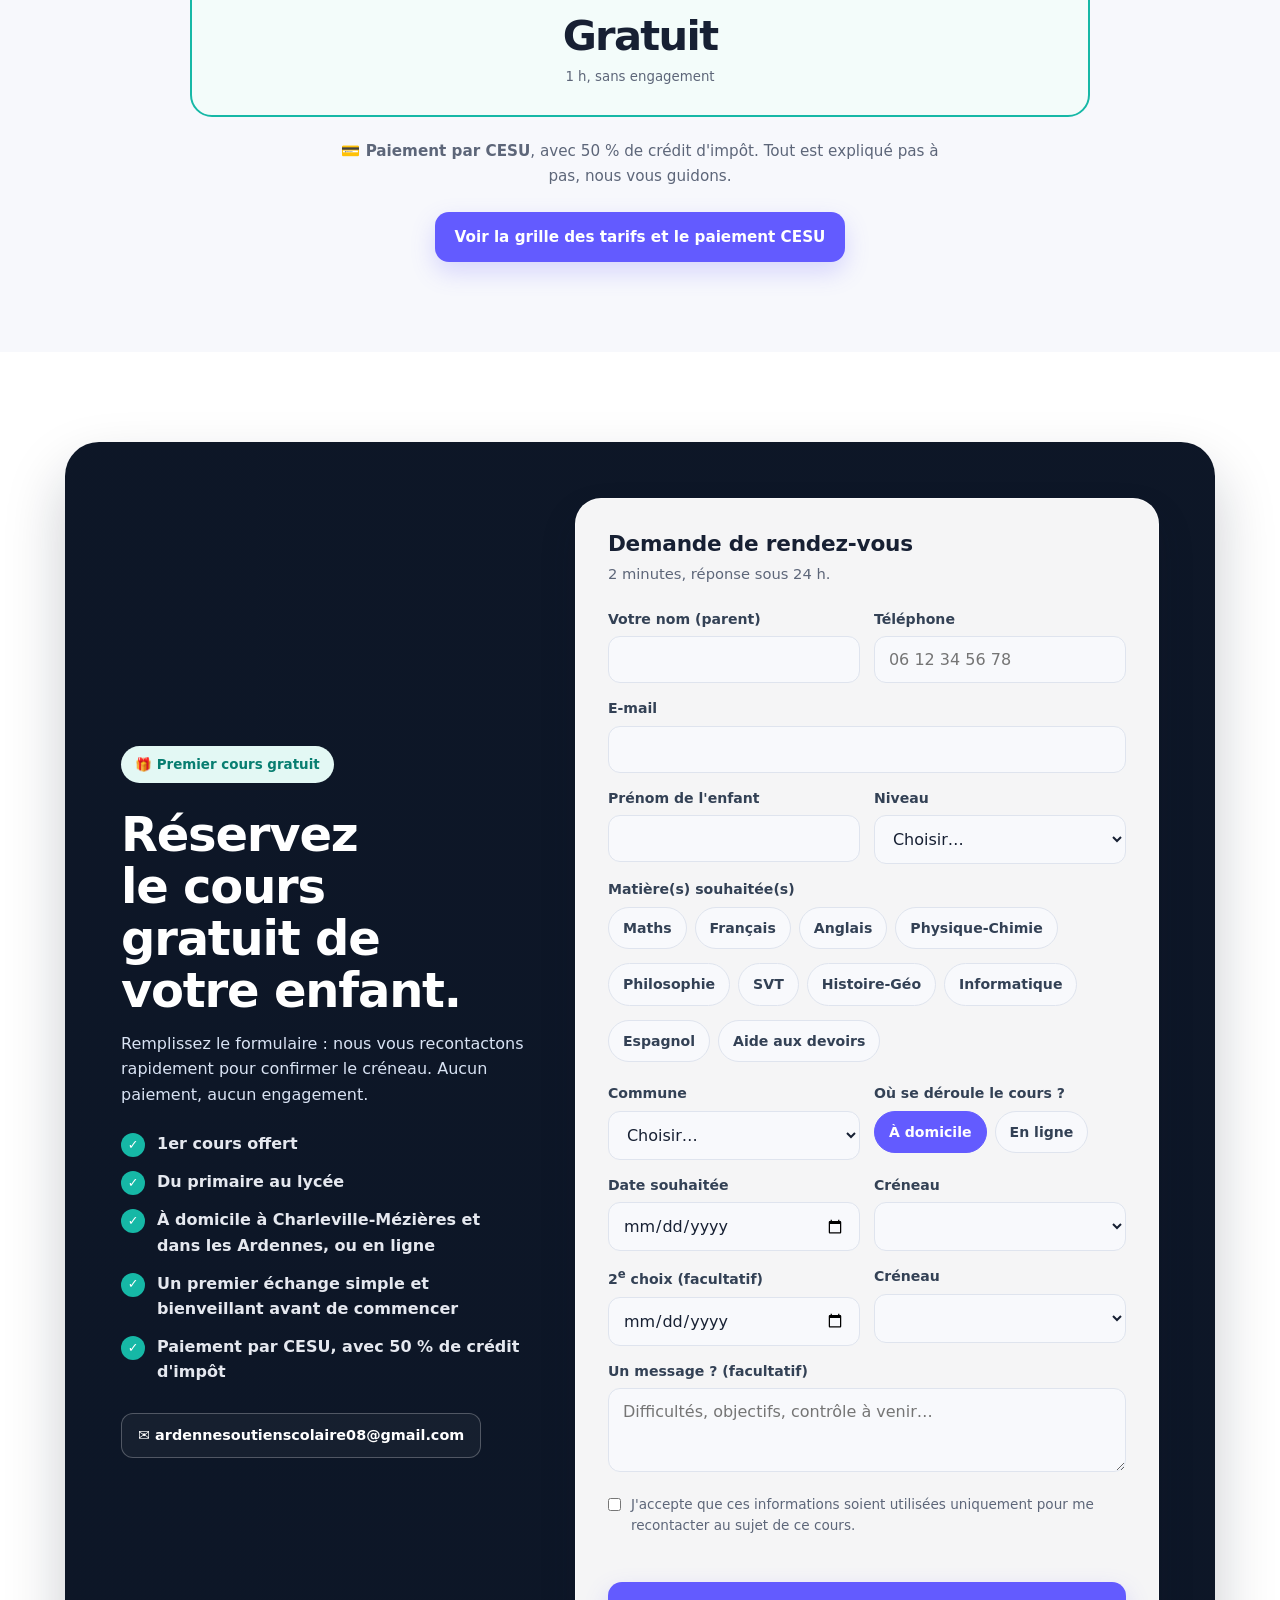
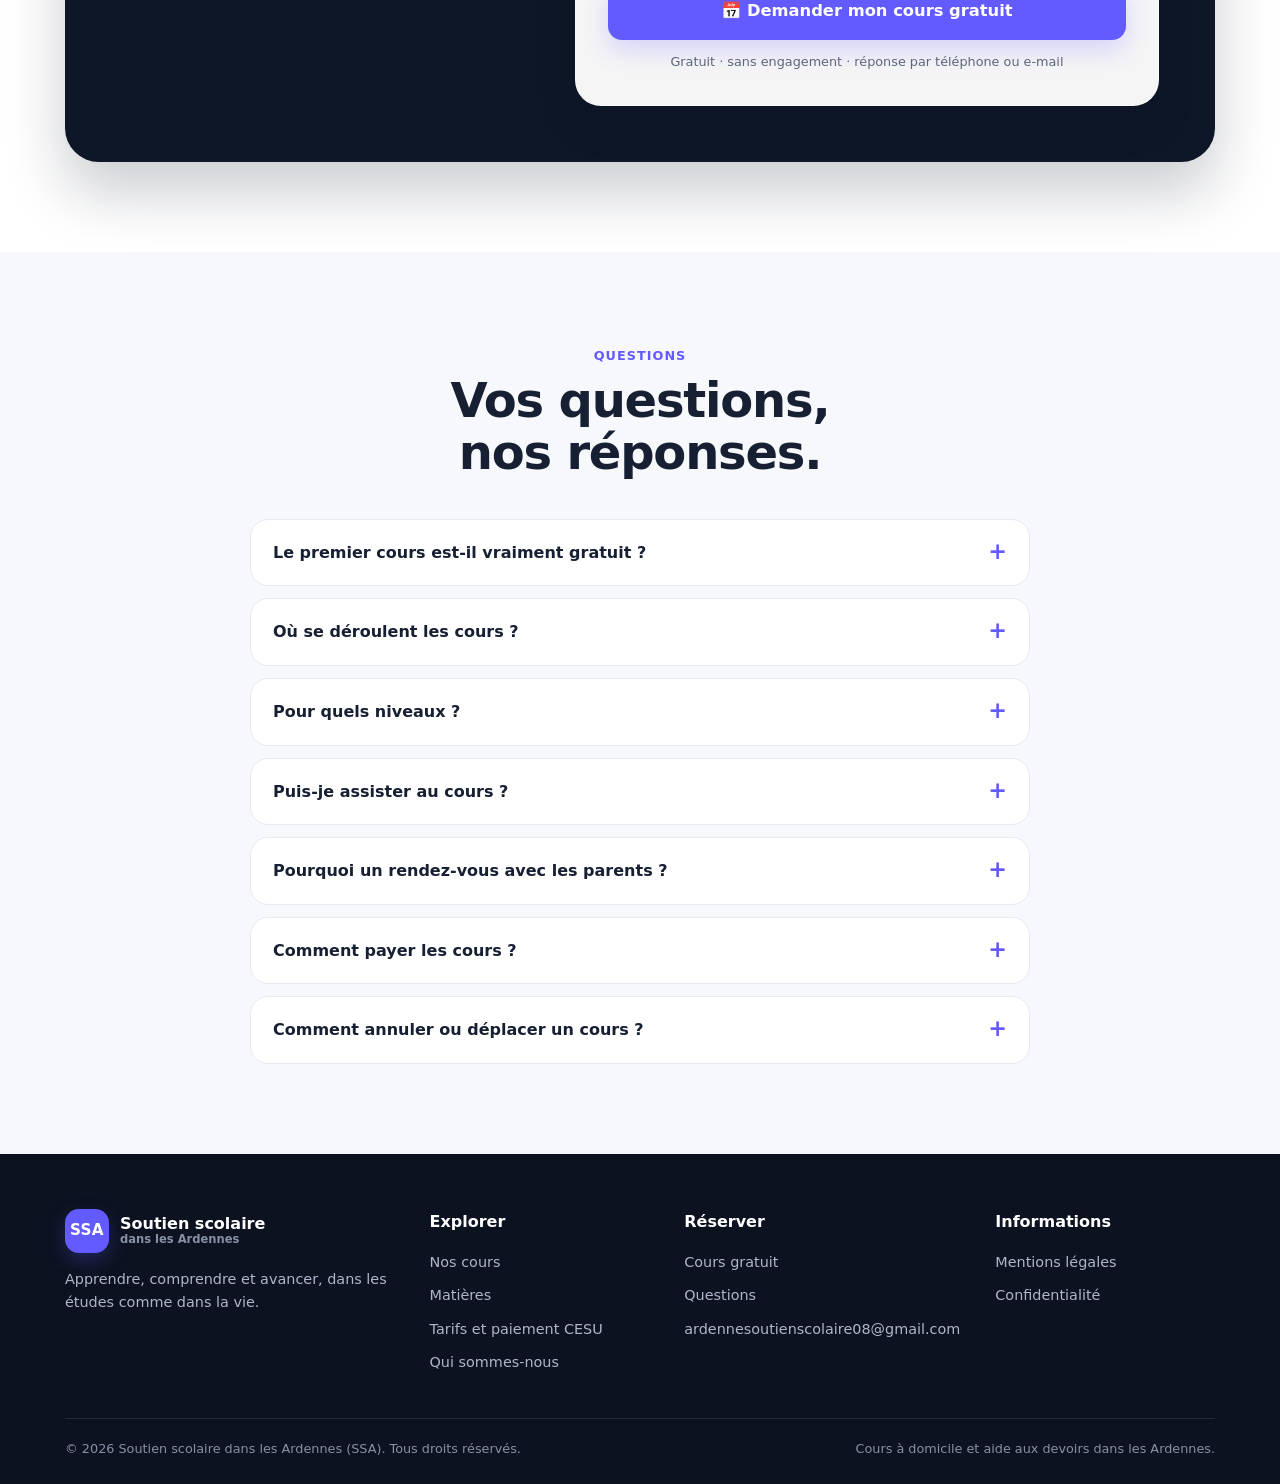
==== commit 59b8c66b: "Refactor stylesheet links in index.html" ====
--- a/index.html
+++ b/index.html
@@ -15,11 +15,11 @@
   <link rel="preconnect" href="https://fonts.gstatic.com" crossorigin>
   <link href="https://fonts.googleapis.com/css2?family=Bricolage+Grotesque:opsz,wght@12..96,500..800&family=Plus+Jakarta+Sans:wght@400..800&display=swap" rel="stylesheet">
 
-  <link rel="stylesheet" href="css/base.css">
-  <link rel="stylesheet" href="css/layout.css">
-  <link rel="stylesheet" href="css/components.css">
-  <link rel="stylesheet" href="css/home.css">
-  <link rel="stylesheet" href="css/booking.css">
+  <link rel="stylesheet" href="base.css">
+  <link rel="stylesheet" href="layout.css">
+  <link rel="stylesheet" href="components.css">
+  <link rel="stylesheet" href="home.css">
+  <link rel="stylesheet" href="booking.css">
   <script src="js/ui.js"></script>
 
   <script type="application/ld+json">
--- a/base.css
+++ b/base.css
@@ -0,0 +1,40 @@
+:root {
+  --primary: #635bff;
+  --primary-dark: #4b44d4;
+  --primary-soft: #eeefff;
+  --secondary: #16b8a6;
+  --secondary-dark: #087e71;
+  --yellow: #ffd166;
+  --background: #f7f8fc;
+  --white: #ffffff;
+  --text: #172033;
+  --muted: #5d6679;
+  --border: #e7e9f0;
+  --dark: #111827;
+
+  --radius: 22px;
+  --shadow: 0 15px 45px rgba(30, 41, 75, .10);
+  --max-width: 1150px;
+  --font-display: "Bricolage Grotesque", "Trebuchet MS", "Segoe UI", system-ui, sans-serif;
+  --font: "Plus Jakarta Sans", "Segoe UI", system-ui, -apple-system, Arial, sans-serif;
+}
+
+*, *::before, *::after { margin: 0; padding: 0; box-sizing: border-box; }
+html { scroll-behavior: smooth; scroll-padding-top: 90px; }
+body { font-family: var(--font); background: var(--background); color: var(--text); line-height: 1.6; -webkit-font-smoothing: antialiased; }
+img, video { display: block; max-width: 100%; height: auto; }
+a { color: inherit; text-decoration: none; }
+button { font: inherit; cursor: pointer; border: none; }
+ul { list-style: none; }
+[hidden] { display: none !important; }
+:focus-visible { outline: 3px solid var(--primary); outline-offset: 3px; }
+
+h1, h2, h3 { font-family: var(--font-display); text-wrap: balance; }
+h1 { font-size: clamp(2.5rem, 5.6vw, 4.6rem); line-height: 1.02; letter-spacing: -.035em; font-weight: 800; }
+h2 { font-size: clamp(2rem, 4vw, 3rem); line-height: 1.08; letter-spacing: -.025em; font-weight: 700; margin-top: 8px; }
+h3 { font-size: 1.2rem; line-height: 1.25; letter-spacing: -.01em; }
+
+.container { width: min(var(--max-width), calc(100% - 40px)); margin: auto; }
+@media (max-width: 600px) { .container { width: calc(100% - 28px); } }
+
+.visually-hidden { position: absolute; width: 1px; height: 1px; overflow: hidden; clip: rect(0 0 0 0); white-space: nowrap; }
--- a/layout.css
+++ b/layout.css
@@ -0,0 +1,39 @@
+.site-header { position: sticky; top: 0; z-index: 100; background: rgba(247, 248, 252, .92); backdrop-filter: blur(15px); -webkit-backdrop-filter: blur(15px); border-bottom: 1px solid var(--border); }
+.navbar { height: 76px; display: flex; align-items: center; justify-content: space-between; gap: 22px; }
+
+.logo { font-family: var(--font-display); display: flex; align-items: center; gap: 11px; font-weight: 800; line-height: 1.15; }
+.logo-icon { flex: none; width: 44px; height: 44px; display: grid; place-items: center; border-radius: 14px; background: var(--primary); color: #fff; font-weight: 900; font-size: .95rem; letter-spacing: .02em; box-shadow: 0 8px 20px rgba(99, 91, 255, .25); }
+.logo-text small { display: block; font-weight: 600; font-size: .72rem; color: var(--muted); }
+
+.main-nav ul { display: flex; gap: 26px; }
+.main-nav a { color: #475467; font-weight: 700; font-size: .92rem; }
+.main-nav a:hover { color: var(--primary); }
+
+.menu-button { display: none; background: #fff; border: 1px solid var(--border); padding: 9px 13px; border-radius: 10px; font-size: 1.05rem; line-height: 1; }
+
+@media (max-width: 1000px) {
+  .main-nav { position: static; }
+  .main-nav ul { display: none; position: absolute; left: 14px; right: 14px; top: 78px; background: #fff; border: 1px solid var(--border); border-radius: 18px; padding: 20px; box-shadow: var(--shadow); }
+  .main-nav ul.open { display: grid; gap: 15px; }
+  .menu-button { display: block; }
+  .site-header .header-cta { display: none; }
+}
+
+.section { padding: 90px 0; }
+.section--white { background: #fff; }
+.section-header { max-width: 700px; margin-bottom: 40px; }
+.section-header.center { text-align: center; margin-inline: auto; }
+.section-label { color: var(--primary); font-weight: 800; font-size: .8rem; text-transform: uppercase; letter-spacing: .08em; }
+.section-header p { color: var(--muted); margin-top: 12px; }
+@media (max-width: 600px) { .section { padding: 62px 0; } }
+
+.site-footer { background: #0c1220; color: #fff; padding: 55px 0 25px; }
+.footer-grid { display: grid; grid-template-columns: 1.5fr repeat(3, 1fr); gap: 35px; }
+.site-footer p, .site-footer a { color: #aeb7c9; font-size: .9rem; }
+.site-footer h4 { margin-bottom: 14px; }
+.site-footer li { margin: 8px 0; }
+.site-footer a:hover { color: #fff; }
+.site-footer .logo-text small { color: #8791a4; }
+.copyright { border-top: 1px solid rgba(255, 255, 255, .1); margin-top: 35px; padding-top: 20px; color: #8791a4; font-size: .8rem; display: flex; justify-content: space-between; gap: 20px; flex-wrap: wrap; }
+@media (max-width: 900px) { .footer-grid { grid-template-columns: 1fr 1fr; } }
+@media (max-width: 600px) { .footer-grid { grid-template-columns: 1fr; } .site-footer { padding-bottom: 96px; } }
--- a/components.css
+++ b/components.css
@@ -0,0 +1,59 @@
+.btn { padding: 13px 20px; border-radius: 14px; font-weight: 800; font-size: .95rem; display: inline-flex; align-items: center; justify-content: center; gap: 8px; transition: transform .2s ease, background .2s ease; }
+.btn:hover { transform: translateY(-2px); }
+.btn-primary { background: var(--primary); color: #fff; box-shadow: 0 10px 25px rgba(99, 91, 255, .22); }
+.btn-primary:hover { background: var(--primary-dark); }
+.btn-light { background: #fff; color: var(--text); border: 1px solid var(--border); }
+.btn-green { background: var(--secondary-dark); color: #fff; }
+.btn-green:hover { background: #066a60; }
+.btn-large { padding: 16px 26px; font-size: 1.02rem; }
+.btn-block { width: 100%; }
+
+.badge { display: inline-flex; align-items: center; gap: 6px; padding: 8px 14px; border-radius: 999px; background: #eae9ff; color: var(--primary-dark); font-weight: 800; font-size: .84rem; margin-bottom: 18px; }
+.badge--green { background: #e3f8f4; color: var(--secondary-dark); }
+
+.card { background: #fff; border: 1px solid var(--border); border-radius: var(--radius); padding: 27px; transition: transform .25s, box-shadow .25s; }
+.card:hover { transform: translateY(-5px); box-shadow: var(--shadow); }
+.card p { color: var(--muted); margin-top: 9px; }
+.card-icon { width: 54px; height: 54px; border-radius: 16px; background: var(--primary-soft); display: grid; place-items: center; font-size: 1.5rem; margin-bottom: 18px; }
+
+.notice { background: #fff8e8; border: 1px solid #ffe0a3; border-radius: 20px; padding: 22px; color: #6d5015; }
+.notice strong { display: block; margin-bottom: 5px; }
+
+.back-to-top {
+  position: fixed;
+  right: 22px;
+  bottom: 22px;
+  z-index: 110;
+  width: 52px;
+  height: 52px;
+  border: 0;
+  border-radius: 50%;
+  background: var(--primary);
+  color: #fff;
+  box-shadow: 0 14px 30px rgba(99, 91, 255, .35);
+  display: grid;
+  place-items: center;
+  font-size: 1.4rem;
+  line-height: 1;
+  cursor: pointer;
+  opacity: 0;
+  visibility: hidden;
+  transform: translateY(16px);
+  transition: opacity .25s ease, transform .25s ease, visibility .25s ease;
+}
+.back-to-top.visible {
+  opacity: 1;
+  visibility: visible;
+  transform: translateY(0);
+}
+.back-to-top:hover { background: var(--primary-dark); }
+.back-to-top:focus-visible { outline: 3px solid rgba(99, 91, 255, .4); outline-offset: 3px; }
+
+@media (max-width: 700px) {
+  .back-to-top {
+    right: 14px;
+    bottom: 14px;
+    width: 48px;
+    height: 48px;
+  }
+}
--- a/home.css
+++ b/home.css
@@ -0,0 +1,112 @@
+.js .reveal { opacity: 0; transform: translateY(24px); transition: opacity .7s ease, transform .7s ease; transition-delay: var(--d, 0s); }
+.js .reveal.is-visible { opacity: 1; transform: none; }
+@media (prefers-reduced-motion: reduce) { .js .reveal { opacity: 1; transform: none; transition: none; } html { scroll-behavior: auto; } }
+
+.hero { position: relative; isolation: isolate; padding: 120px 0 110px; color: #fff; background: #1f1b4d url("../images/hero-cours.jpg") 72% center / cover no-repeat; }
+.hero::before { content: ""; position: absolute; inset: 0; z-index: -1; background: linear-gradient(90deg, rgba(24, 20, 70, .94) 0%, rgba(24, 20, 70, .84) 40%, rgba(24, 20, 70, .22) 100%); }
+.hero-content > * { max-width: 660px; }
+.hero h1 { color: #fff; }
+.hero h1 span { color: var(--yellow); }
+.hero-description { color: rgba(255, 255, 255, .9); font-size: 1.15rem; margin: 22px 0 30px; }
+.hero-buttons { display: flex; flex-wrap: wrap; gap: 12px; }
+.hero .btn-primary { background: var(--yellow); color: #2b2100; box-shadow: 0 12px 30px rgba(0, 0, 0, .3); }
+.hero .btn-primary:hover { background: #ffc43d; }
+.hero-trust { display: flex; flex-wrap: wrap; gap: 8px 20px; margin-top: 28px; color: rgba(255, 255, 255, .92); font-size: .9rem; font-weight: 700; }
+.hero-zone { margin-top: 14px; color: rgba(255, 255, 255, .75); font-size: .88rem; font-weight: 600; }
+
+@media (max-width: 760px) {
+  .hero { padding: 64px 0 60px; background-position: 65% center; }
+  .hero::before { background: linear-gradient(180deg, rgba(24, 20, 70, .9), rgba(24, 20, 70, .8)); }
+  .hero-buttons { flex-direction: column; }
+  .hero-buttons .btn { width: 100%; }
+}
+
+.grid-3 { display: grid; grid-template-columns: repeat(3, 1fr); gap: 20px; }
+@media (max-width: 900px) { .grid-3 { grid-template-columns: 1fr 1fr; } }
+@media (max-width: 600px) { .grid-3 { grid-template-columns: 1fr; } }
+
+.feature { display: grid; grid-template-columns: 1.05fr .95fr; margin-top: 56px; overflow: hidden; background: #fff; border: 1px solid var(--border); border-radius: 28px; box-shadow: var(--shadow); }
+.feature-photo { width: 100%; height: 100%; min-height: 340px; object-fit: cover; object-position: 58% 30%; }
+.feature-text { padding: 44px; align-self: center; }
+.feature-text h3 { font-size: clamp(1.6rem, 3vw, 2.1rem); margin: 8px 0 12px; letter-spacing: -.02em; }
+.feature-text p { color: var(--muted); }
+.check-list { display: grid; gap: 10px; margin: 20px 0 26px; font-weight: 600; }
+.check-list li { display: flex; gap: 10px; align-items: flex-start; }
+.check-list li::before { content: "✓"; flex: none; display: grid; place-items: center; width: 22px; height: 22px; border-radius: 50%; background: #e3f8f4; color: var(--secondary-dark); font-size: .78rem; font-weight: 900; margin-top: 2px; }
+@media (max-width: 900px) { .feature { grid-template-columns: 1fr; } .feature-photo { min-height: 0; aspect-ratio: 16 / 10; } .feature-text { padding: 30px 22px; } }
+
+.zone { display: grid; grid-template-columns: .9fr 1.1fr; gap: 40px; align-items: center; }
+.zone-list { display: flex; flex-wrap: wrap; gap: 10px; }
+.zone-list li { background: #fff; border: 1px solid var(--border); border-radius: 999px; padding: 9px 16px; font-weight: 700; font-size: .92rem; }
+.zone-list li.more { background: var(--primary-soft); border-color: transparent; color: var(--primary-dark); }
+@media (max-width: 900px) { .zone { grid-template-columns: 1fr; gap: 24px; } }
+
+.trust-grid { display: grid; grid-template-columns: repeat(3, minmax(0, 1fr)); gap: 20px; margin-top: 12px; }
+.trust-card { background: #fff; border: 1px solid var(--border); border-radius: 24px; padding: 28px 22px; box-shadow: var(--shadow); }
+.trust-card h3 { margin: 12px 0 8px; font-size: 1.25rem; }
+.trust-card p { color: var(--muted); margin: 0; }
+.trust-emoji { width: 52px; height: 52px; display: grid; place-items: center; border-radius: 16px; background: var(--primary-soft); font-size: 1.6rem; }
+@media (max-width: 900px) { .trust-grid { grid-template-columns: 1fr; } }
+
+.testimonials-grid { display: grid; grid-template-columns: repeat(3, minmax(0, 1fr)); gap: 20px; margin-top: 10px; }
+.testimonial-card { background: #fff; border: 1px solid var(--border); border-radius: 24px; padding: 26px 22px; box-shadow: var(--shadow); }
+.testimonial-card p { color: var(--muted); margin: 12px 0 16px; line-height: 1.6; }
+.testimonial-card strong { font-size: .95rem; color: var(--primary-dark); }
+.stars { color: #f4b740; letter-spacing: .12em; font-size: .9rem; }
+@media (max-width: 900px) { .testimonials-grid { grid-template-columns: 1fr; } }
+
+.subjects { display: grid; grid-template-columns: repeat(3, 1fr); gap: 15px; }
+.subject { background: #fff; border: 1px solid var(--border); padding: 20px; border-radius: 18px; transition: transform .2s, box-shadow .2s; }
+.subject:hover { transform: translateY(-4px); box-shadow: var(--shadow); }
+.subject-icon { font-size: 1.5rem; }
+.subject strong { display: block; margin-top: 8px; }
+.subject small { color: var(--muted); }
+@media (max-width: 600px) { .subjects { grid-template-columns: 1fr; } }
+
+.steps { display: grid; grid-template-columns: repeat(5, 1fr); gap: 16px; }
+.step { background: #fff; border: 1px solid var(--border); padding: 24px; border-radius: 20px; }
+.step-number { width: 40px; height: 40px; display: grid; place-items: center; background: var(--primary); color: #fff; border-radius: 50%; font-weight: 900; margin-bottom: 18px; }
+.step p { color: var(--muted); margin-top: 8px; }
+.step--free .step-number { background: var(--secondary-dark); }
+@media (max-width: 900px) { .steps { grid-template-columns: 1fr 1fr; } }
+@media (max-width: 600px) { .steps { grid-template-columns: 1fr; } }
+
+.media-grid { display: grid; grid-template-columns: 1.1fr .9fr; gap: 24px; align-items: stretch; }
+.media-video { position: relative; overflow: hidden; border-radius: 26px; background: var(--dark); min-height: 320px; display: grid; place-items: center; }
+.media-video video { width: 100%; height: 100%; object-fit: cover; }
+.media-gallery { display: grid; grid-template-columns: repeat(auto-fit, minmax(280px, 1fr)); gap: 16px; margin-top: 24px; }
+.media-gallery:empty, .media-grid:empty { display: none; }
+.media-gallery img { width: 100%; aspect-ratio: 4 / 3; object-fit: cover; border-radius: 22px; box-shadow: var(--shadow); }
+@media (max-width: 900px) { .media-grid { grid-template-columns: 1fr; } }
+
+.advice { display: grid; grid-template-columns: 1fr 1fr; gap: 25px; }
+.advice-card { padding: 32px; border-radius: 26px; color: #fff; min-height: 260px; }
+.advice-card.study { background: linear-gradient(135deg, #635bff, #827cff); }
+.advice-card.wellbeing { background: linear-gradient(135deg, #0b8f82, #26c7b5); }
+.advice-card h3 { font-size: 1.6rem; margin: 15px 0 10px; }
+.advice-card p { color: rgba(255, 255, 255, .9); }
+.advice-list { margin-top: 20px; }
+.advice-list li { margin: 8px 0; }
+@media (max-width: 900px) { .advice { grid-template-columns: 1fr; } }
+
+.prices { display: grid; grid-template-columns: repeat(auto-fit, minmax(240px, 1fr)); gap: 20px; max-width: 900px; margin-inline: auto; }
+.price-card { text-align: center; }
+.price-card--free { border: 2px solid var(--secondary); background: #f3fcfa; }
+.price-amount { font-size: 2.6rem; font-weight: 800; letter-spacing: -.04em; line-height: 1.1; margin: 10px 0 4px; }
+.price-card small { color: var(--muted); }
+.price-note { text-align: center; color: var(--muted); margin: 22px auto 0; max-width: 620px; font-size: .95rem; }
+
+.faq { max-width: 780px; margin-inline: auto; display: grid; gap: 12px; }
+.faq details { background: #fff; border: 1px solid var(--border); border-radius: 18px; padding: 4px 22px; }
+.faq summary { cursor: pointer; font-weight: 700; padding: 16px 0; list-style: none; display: flex; justify-content: space-between; gap: 16px; }
+.faq summary::-webkit-details-marker { display: none; }
+.faq summary::after { content: "+"; font-size: 1.4rem; line-height: 1; color: var(--primary); }
+.faq details[open] summary::after { content: "–"; }
+.faq details p { color: var(--muted); padding-bottom: 18px; }
+
+.sticky-cta { display: none; }
+@media (max-width: 700px) {
+  .sticky-cta { display: block; position: fixed; left: 14px; right: 14px; bottom: 14px; z-index: 90; transition: transform .3s, opacity .3s; }
+  .sticky-cta .btn { width: 100%; box-shadow: 0 14px 34px rgba(75, 68, 212, .4); }
+  .sticky-cta.is-hidden { transform: translateY(140%); opacity: 0; pointer-events: none; }
+}
--- a/booking.css
+++ b/booking.css
@@ -0,0 +1,44 @@
+.booking { background: linear-gradient(rgba(12, 22, 39, .72), rgba(12, 22, 39, .8)), var(--dark) url("../images/formulaire-ssa.jpg") center / cover no-repeat; color: #fff; border-radius: 34px; padding: 56px; display: grid; grid-template-columns: .82fr 1.18fr; gap: 48px; align-items: center; box-shadow: 0 30px 60px rgba(15, 23, 42, .22); }
+.booking h2 { color: #fff; }
+.booking-intro { max-width: 420px; }
+.booking-intro p { color: #d9e3f4; margin-top: 14px; }
+.booking-perks { margin-top: 24px; display: grid; gap: 12px; }
+.booking-perks li { display: flex; gap: 12px; align-items: flex-start; color: #e5e8ef; font-weight: 600; }
+.booking-perks li::before { content: "✓"; flex: none; display: grid; place-items: center; width: 24px; height: 24px; border-radius: 50%; background: var(--secondary); color: #fff; font-size: .8rem; font-weight: 900; margin-top: 2px; }
+.booking-contacts { margin-top: 28px; display: flex; flex-wrap: wrap; gap: 10px; }
+.booking-contacts a { color: #fff; border: 1px solid rgba(255, 255, 255, .25); background: rgba(255, 255, 255, .04); padding: 10px 16px; border-radius: 12px; font-weight: 700; font-size: .9rem; }
+.booking-contacts a:hover { background: rgba(255, 255, 255, .1); }
+
+.form-card { background: rgba(255, 255, 255, 0.96); color: var(--text); border-radius: 26px; padding: 32px; border: 1px solid rgba(255, 255, 255, .4); box-shadow: 0 18px 35px rgba(15, 23, 42, .18); }
+.form-card h3 { font-size: 1.35rem; margin-bottom: 4px; }
+.form-card .form-sub { color: var(--muted); font-size: .92rem; margin-bottom: 22px; }
+.form-row { display: grid; grid-template-columns: 1fr 1fr; gap: 14px; }
+.field { margin-bottom: 14px; }
+.field label, .field legend { display: block; font-weight: 700; font-size: .88rem; margin-bottom: 6px; color: #334155; }
+.field input[type="text"], .field input[type="tel"], .field input[type="email"], .field input[type="date"], .field select, .field textarea {
+  width: 100%; padding: 13px 14px; border: 1.5px solid #dfe4ee; border-radius: 12px; font: 1rem var(--font); background: #f8f9fc; color: var(--text); transition: border-color .2s ease, box-shadow .2s ease, background .2s ease;
+}
+.field textarea { resize: vertical; min-height: 84px; }
+.field input:focus, .field select:focus, .field textarea:focus { outline: none; border-color: var(--primary); box-shadow: 0 0 0 3px rgba(99, 91, 255, .15); background: #fff; }
+fieldset.field { border: 0; padding: 0; }
+
+.chips { display: flex; flex-wrap: wrap; gap: 8px; }
+.chip { position: relative; }
+.chip input { position: absolute; opacity: 0; inset: 0; cursor: pointer; }
+.chip span { display: inline-block; padding: 9px 14px; border: 1.5px solid #dfe4ee; border-radius: 999px; background: #f8f9fc; font-size: .88rem; font-weight: 700; transition: .15s; }
+.chip input:checked + span { background: var(--primary); border-color: var(--primary); color: #fff; }
+.chip input:focus-visible + span { outline: 3px solid var(--primary); outline-offset: 2px; }
+
+.consent { display: flex; gap: 10px; align-items: flex-start; font-size: .85rem; color: var(--muted); margin: 6px 0 16px; }
+.consent input { margin-top: 4px; accent-color: var(--primary); }
+.form-error { color: #b3261e; font-weight: 600; font-size: .9rem; min-height: 1.3em; margin-bottom: 10px; }
+.form-fine { font-size: .8rem; color: var(--muted); margin-top: 12px; text-align: center; }
+
+.confirm { text-align: center; padding: 14px 4px; }
+.confirm-icon { width: 64px; height: 64px; margin: 0 auto 14px; display: grid; place-items: center; border-radius: 50%; background: #e3f8f4; font-size: 1.9rem; }
+.confirm p { color: var(--muted); margin: 8px 0 18px; }
+.confirm-actions { display: flex; flex-wrap: wrap; justify-content: center; gap: 10px; }
+.confirm pre { text-align: left; white-space: pre-wrap; background: #f4f5fa; border-radius: 12px; padding: 14px; font: .85rem/1.5 var(--font); margin: 16px 0 0; }
+
+@media (max-width: 900px) { .booking { grid-template-columns: 1fr; padding: 40px 22px; gap: 34px; } .booking-intro { max-width: none; } .form-card { padding: 24px 18px; } }
+@media (max-width: 520px) { .form-row { grid-template-columns: 1fr; } }
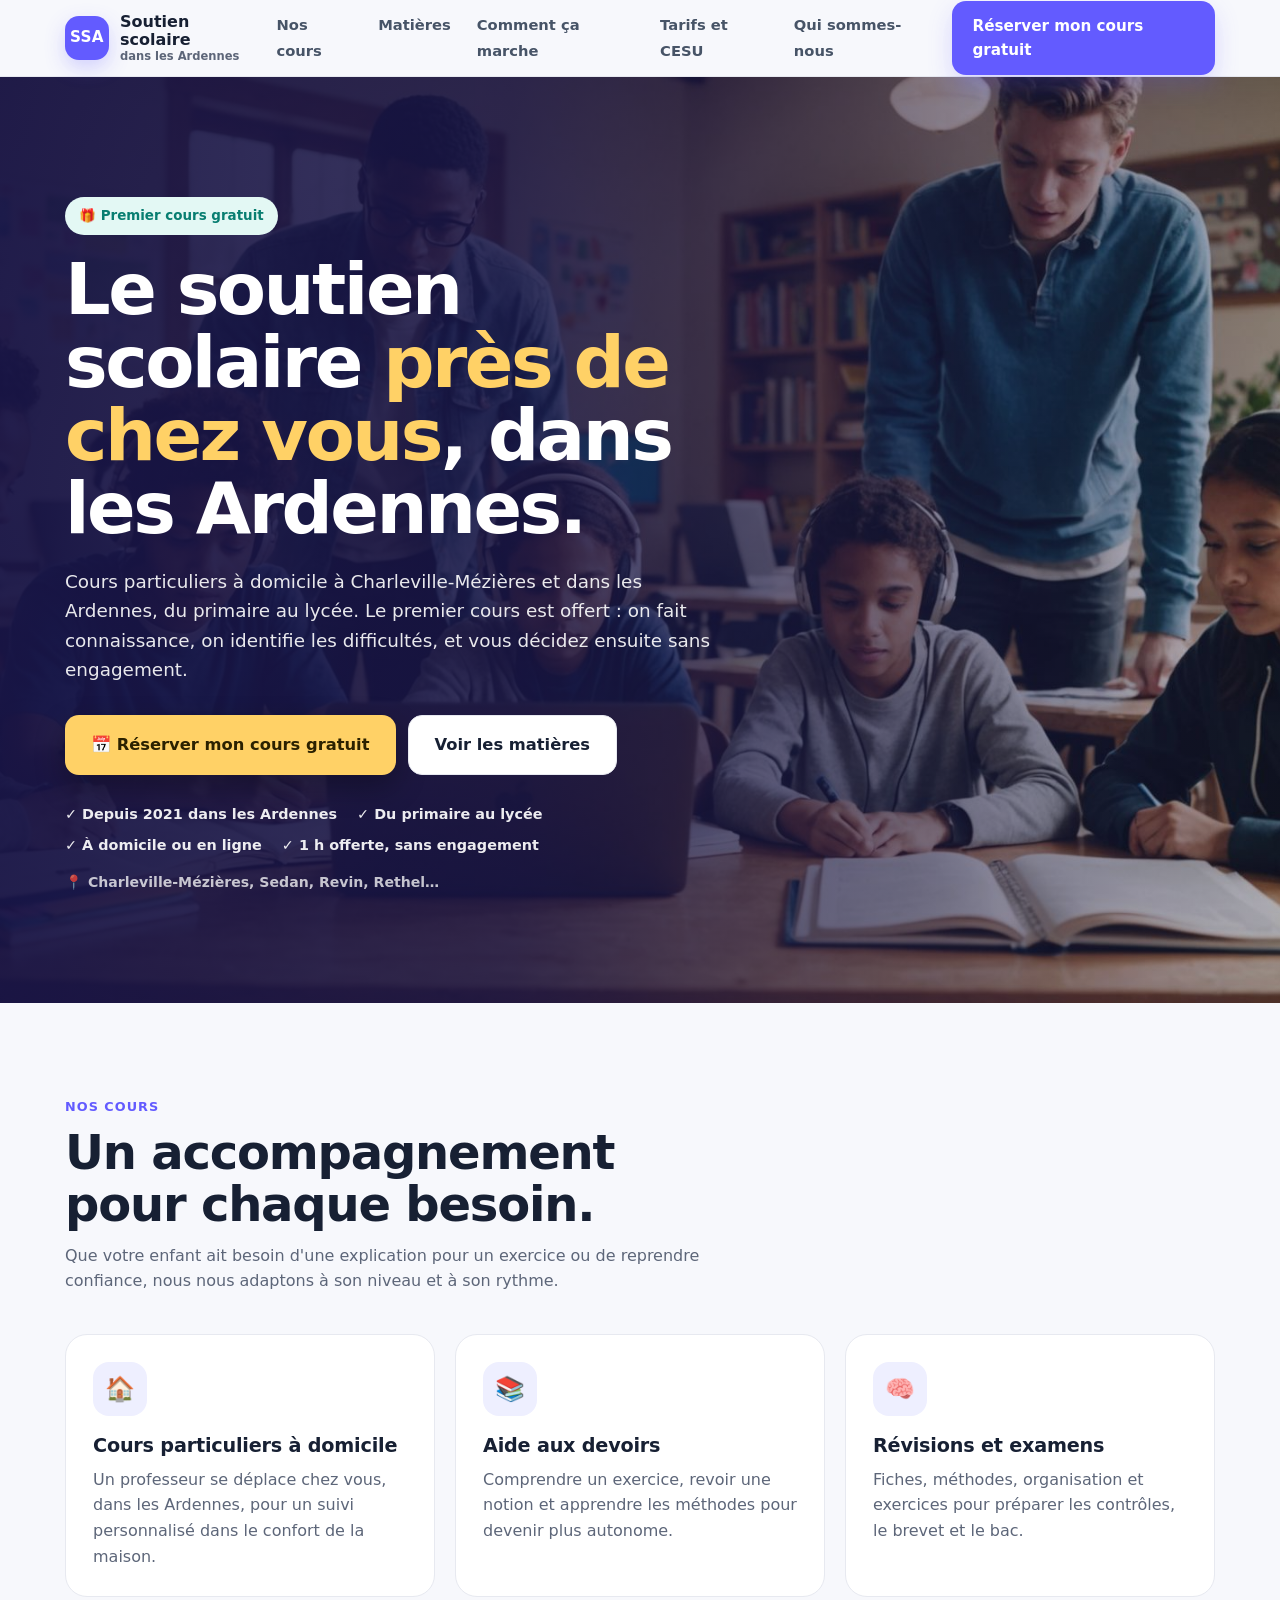
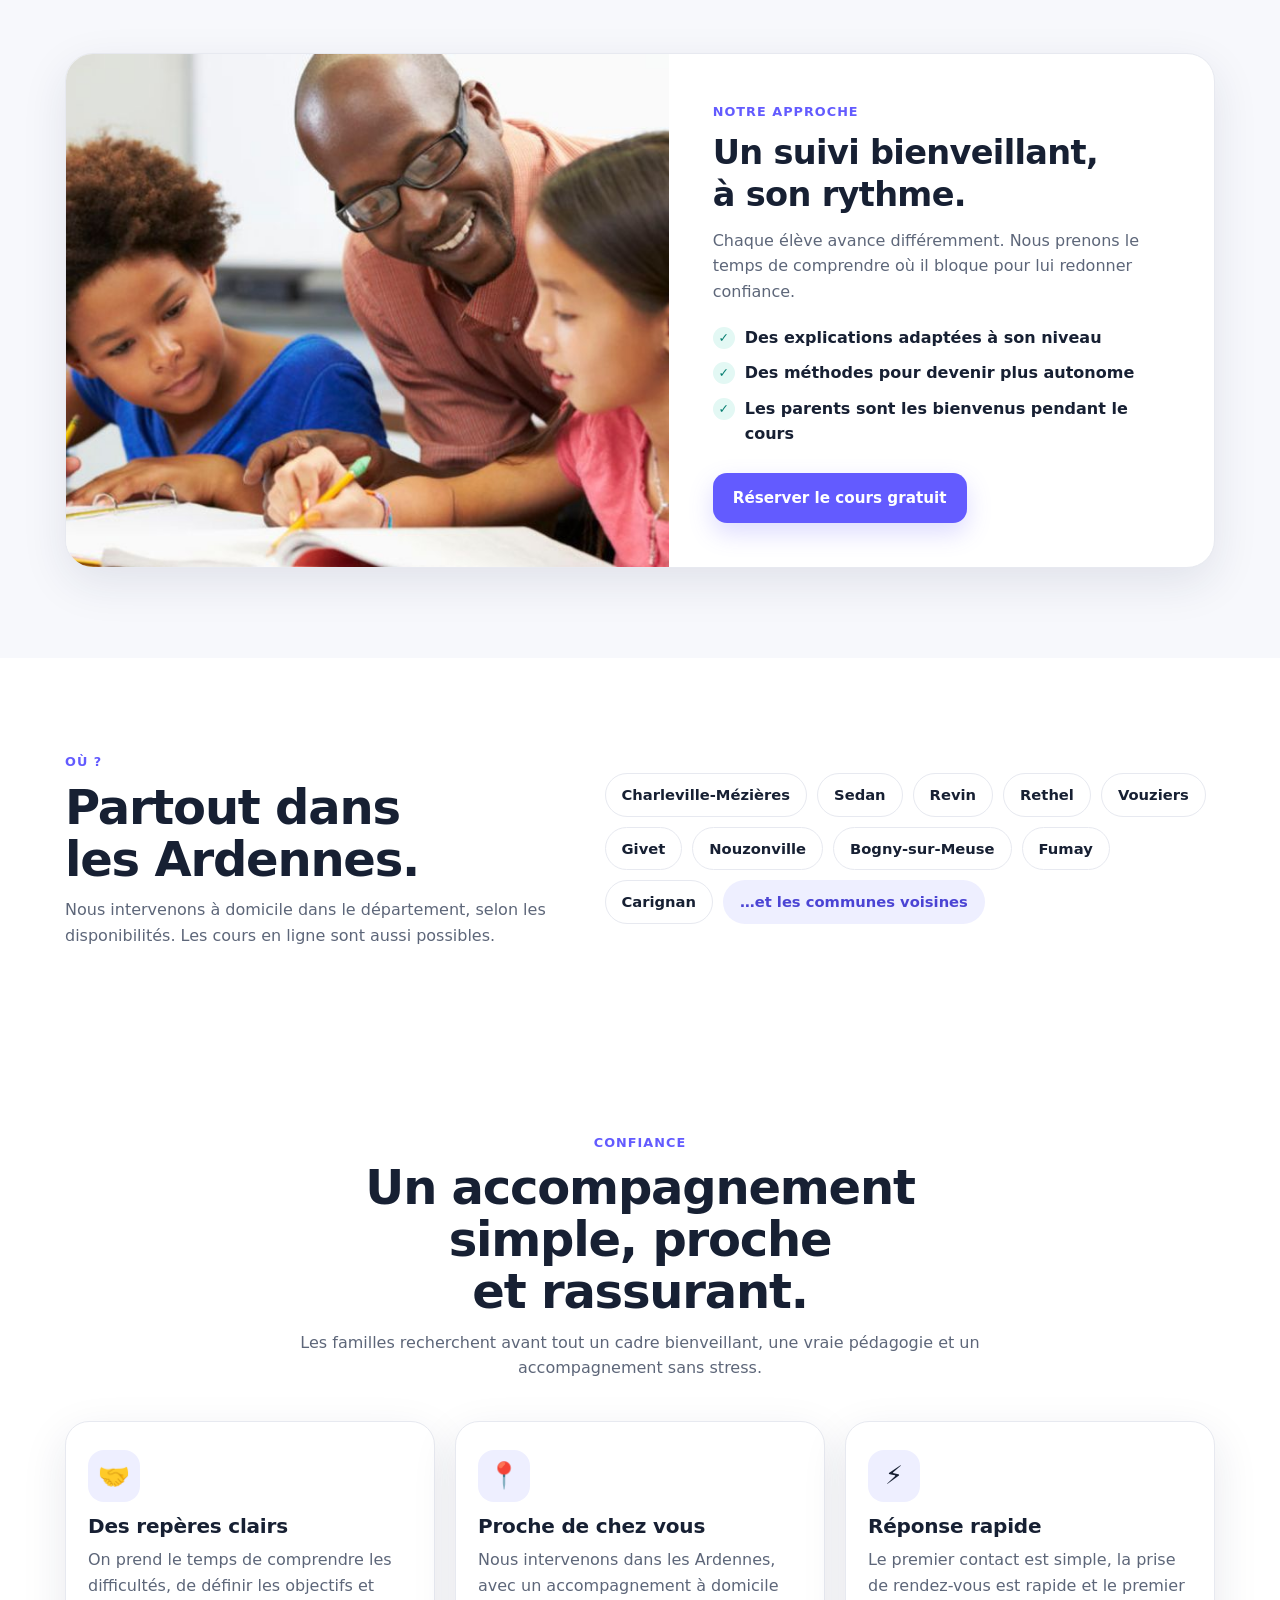
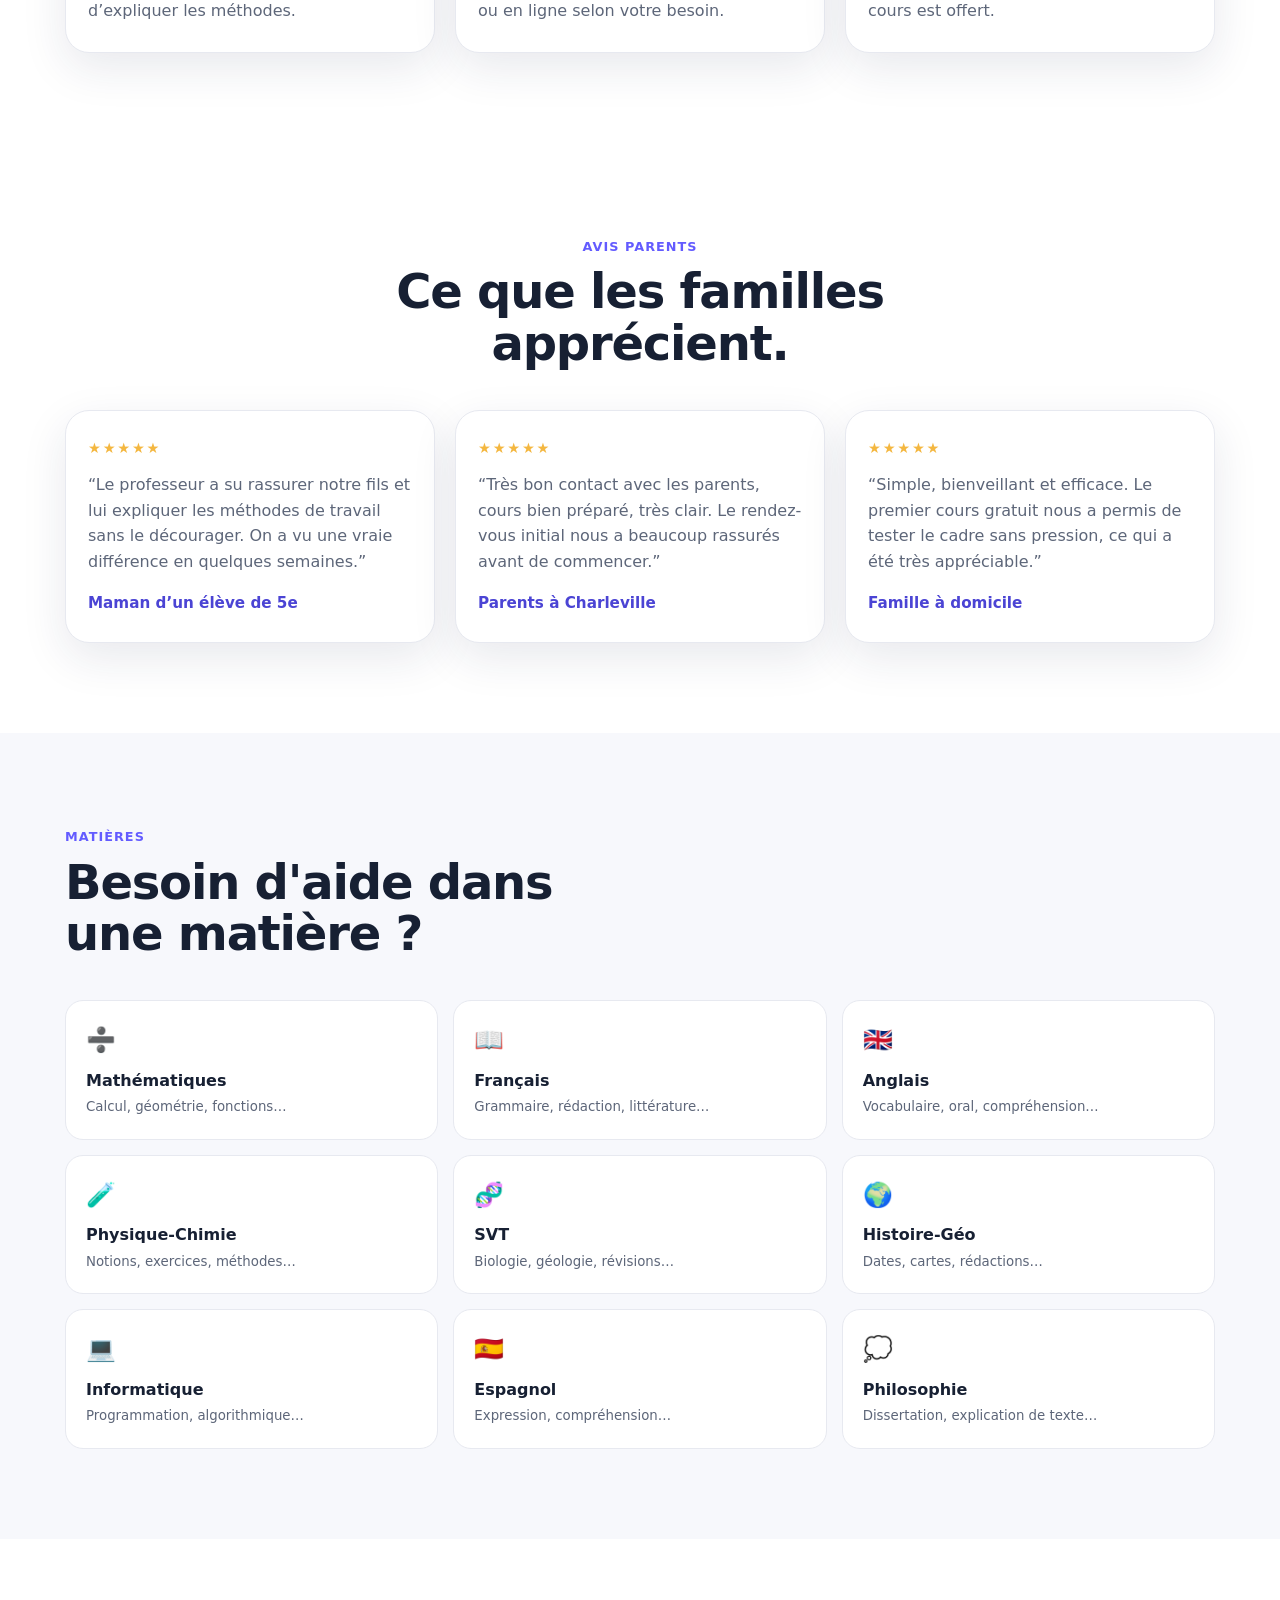
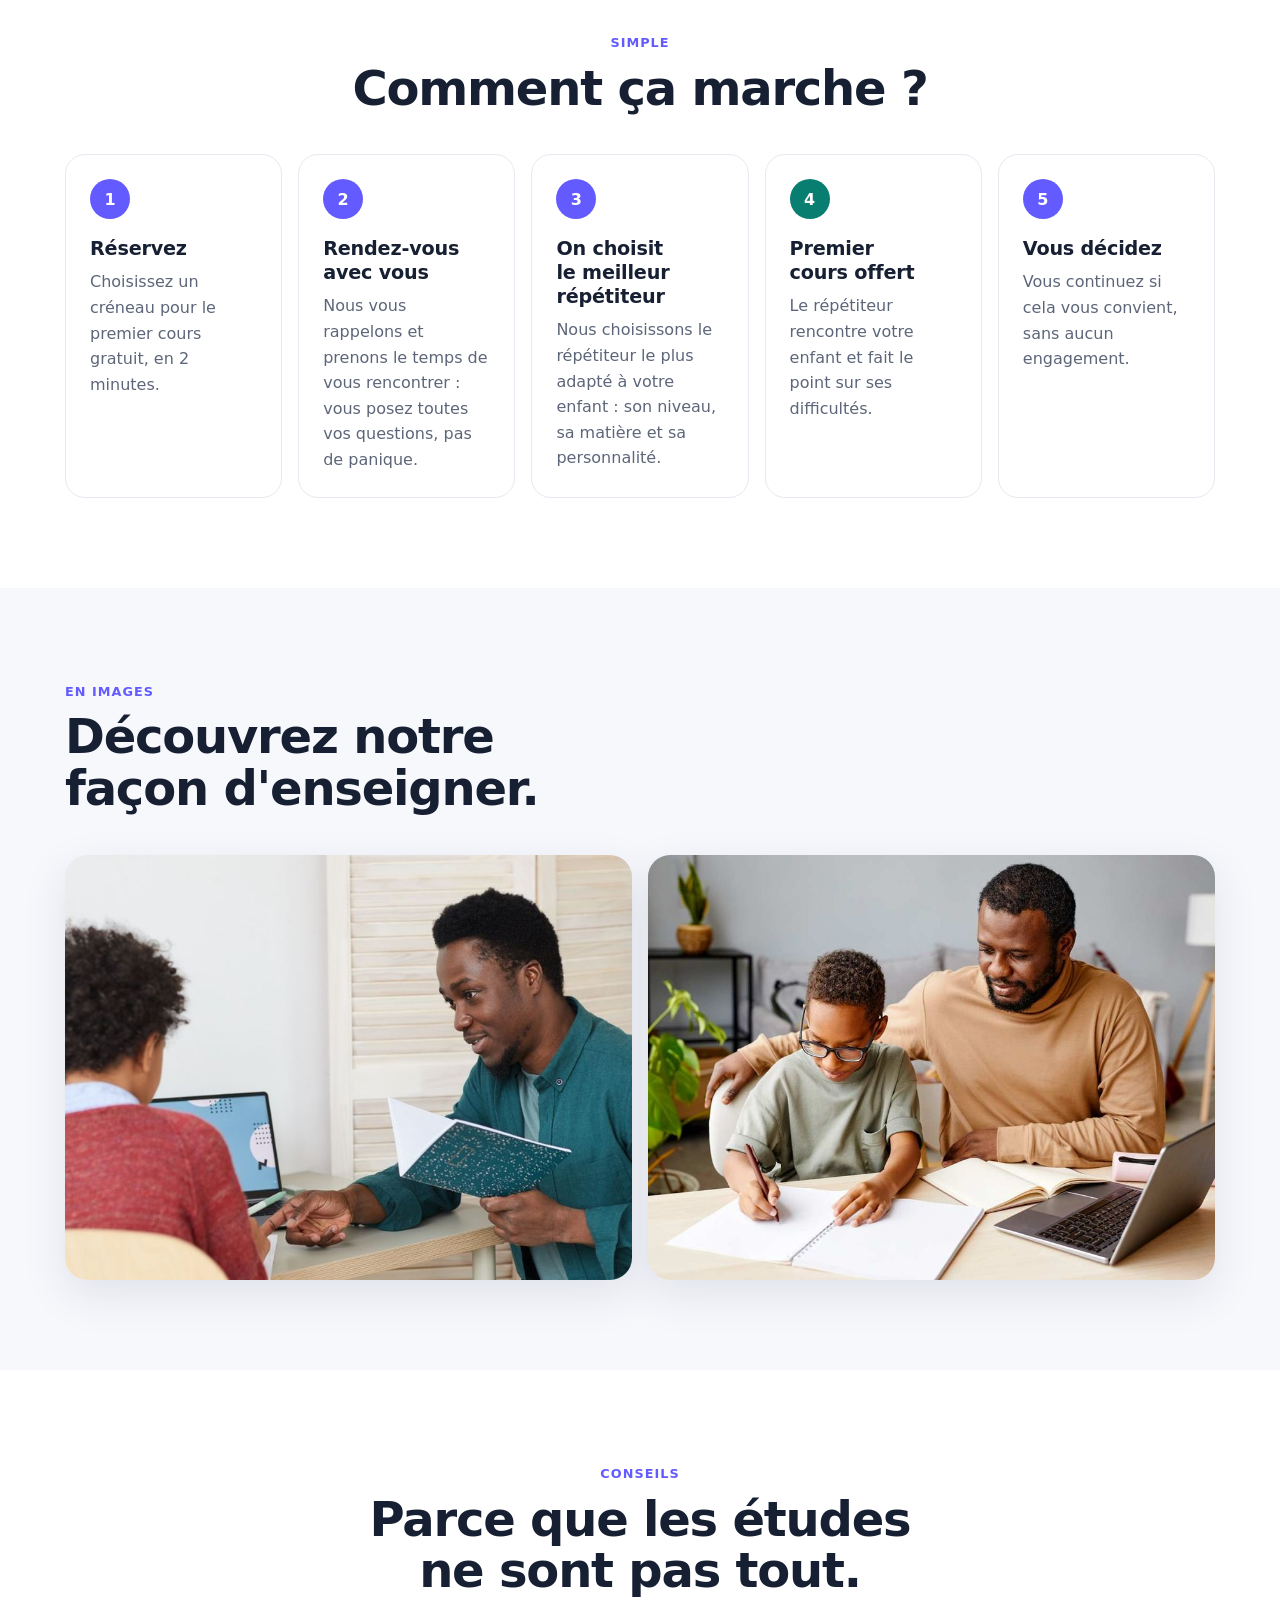
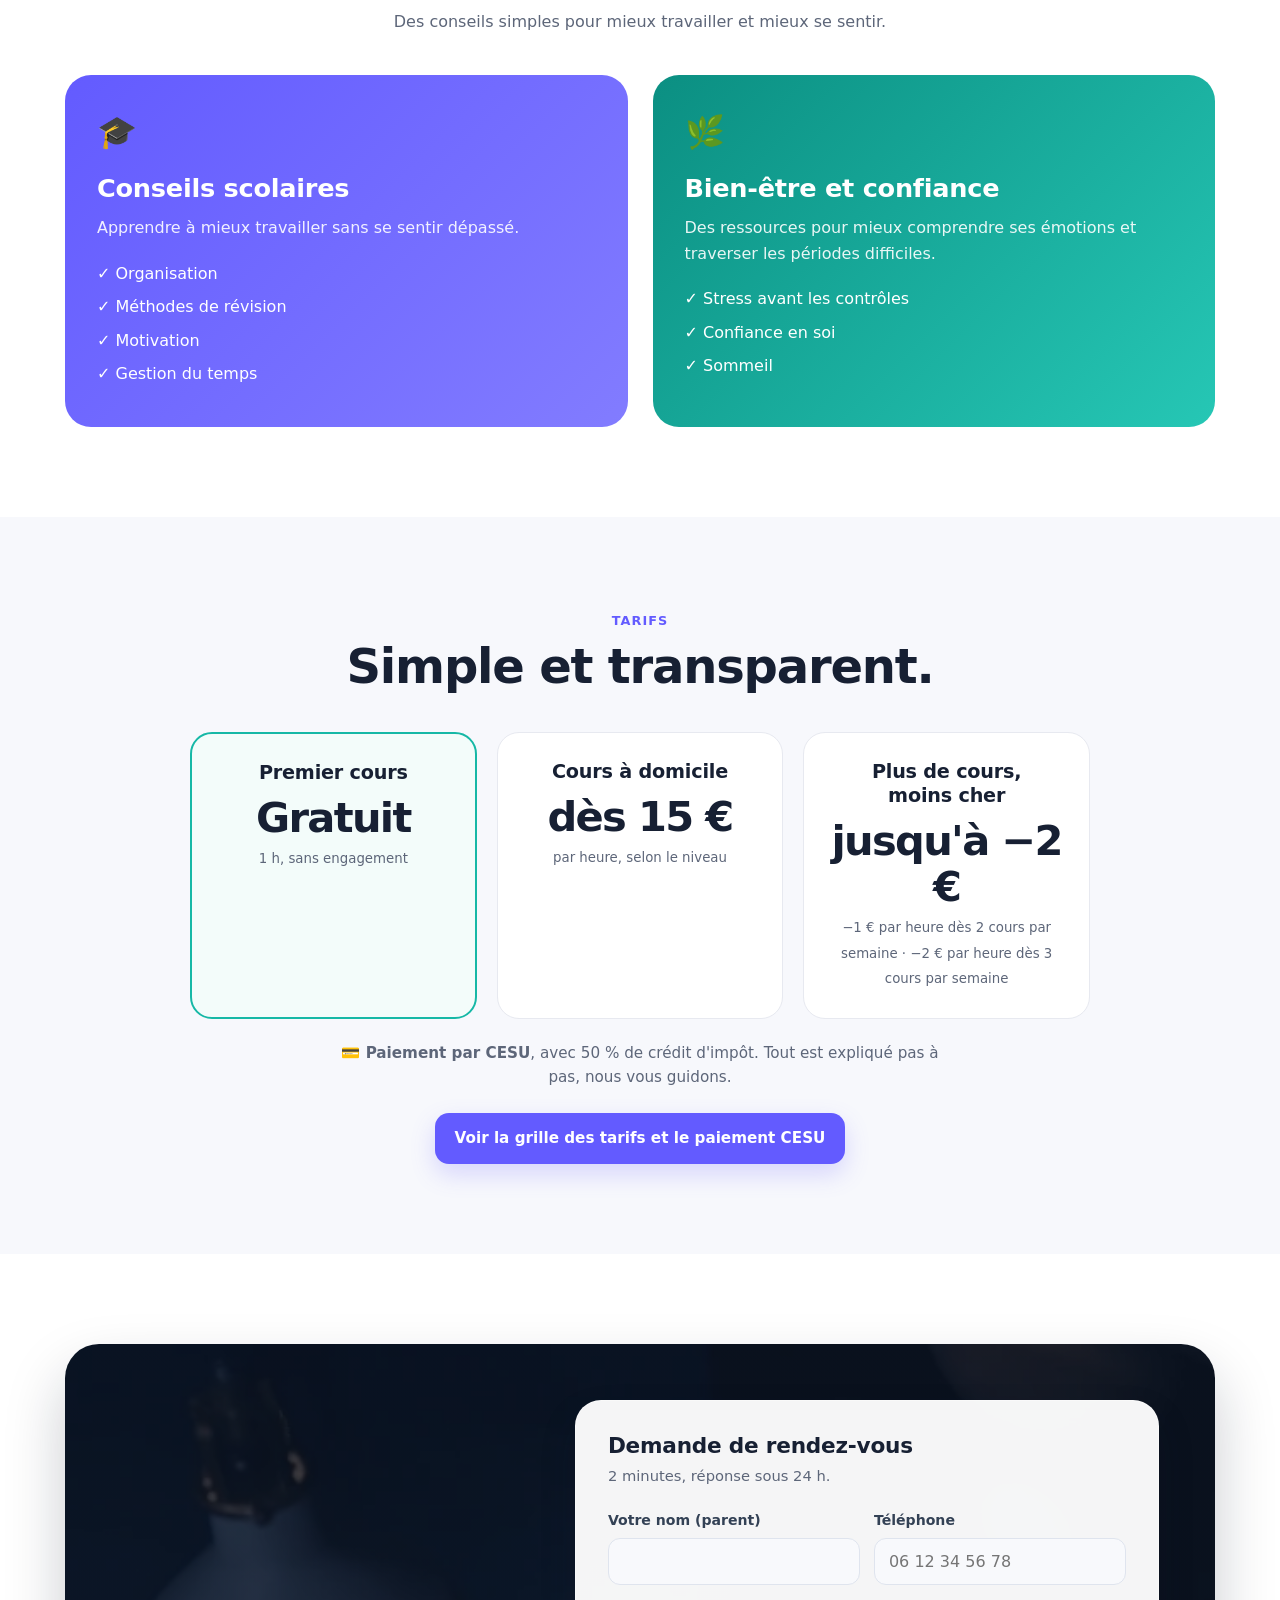
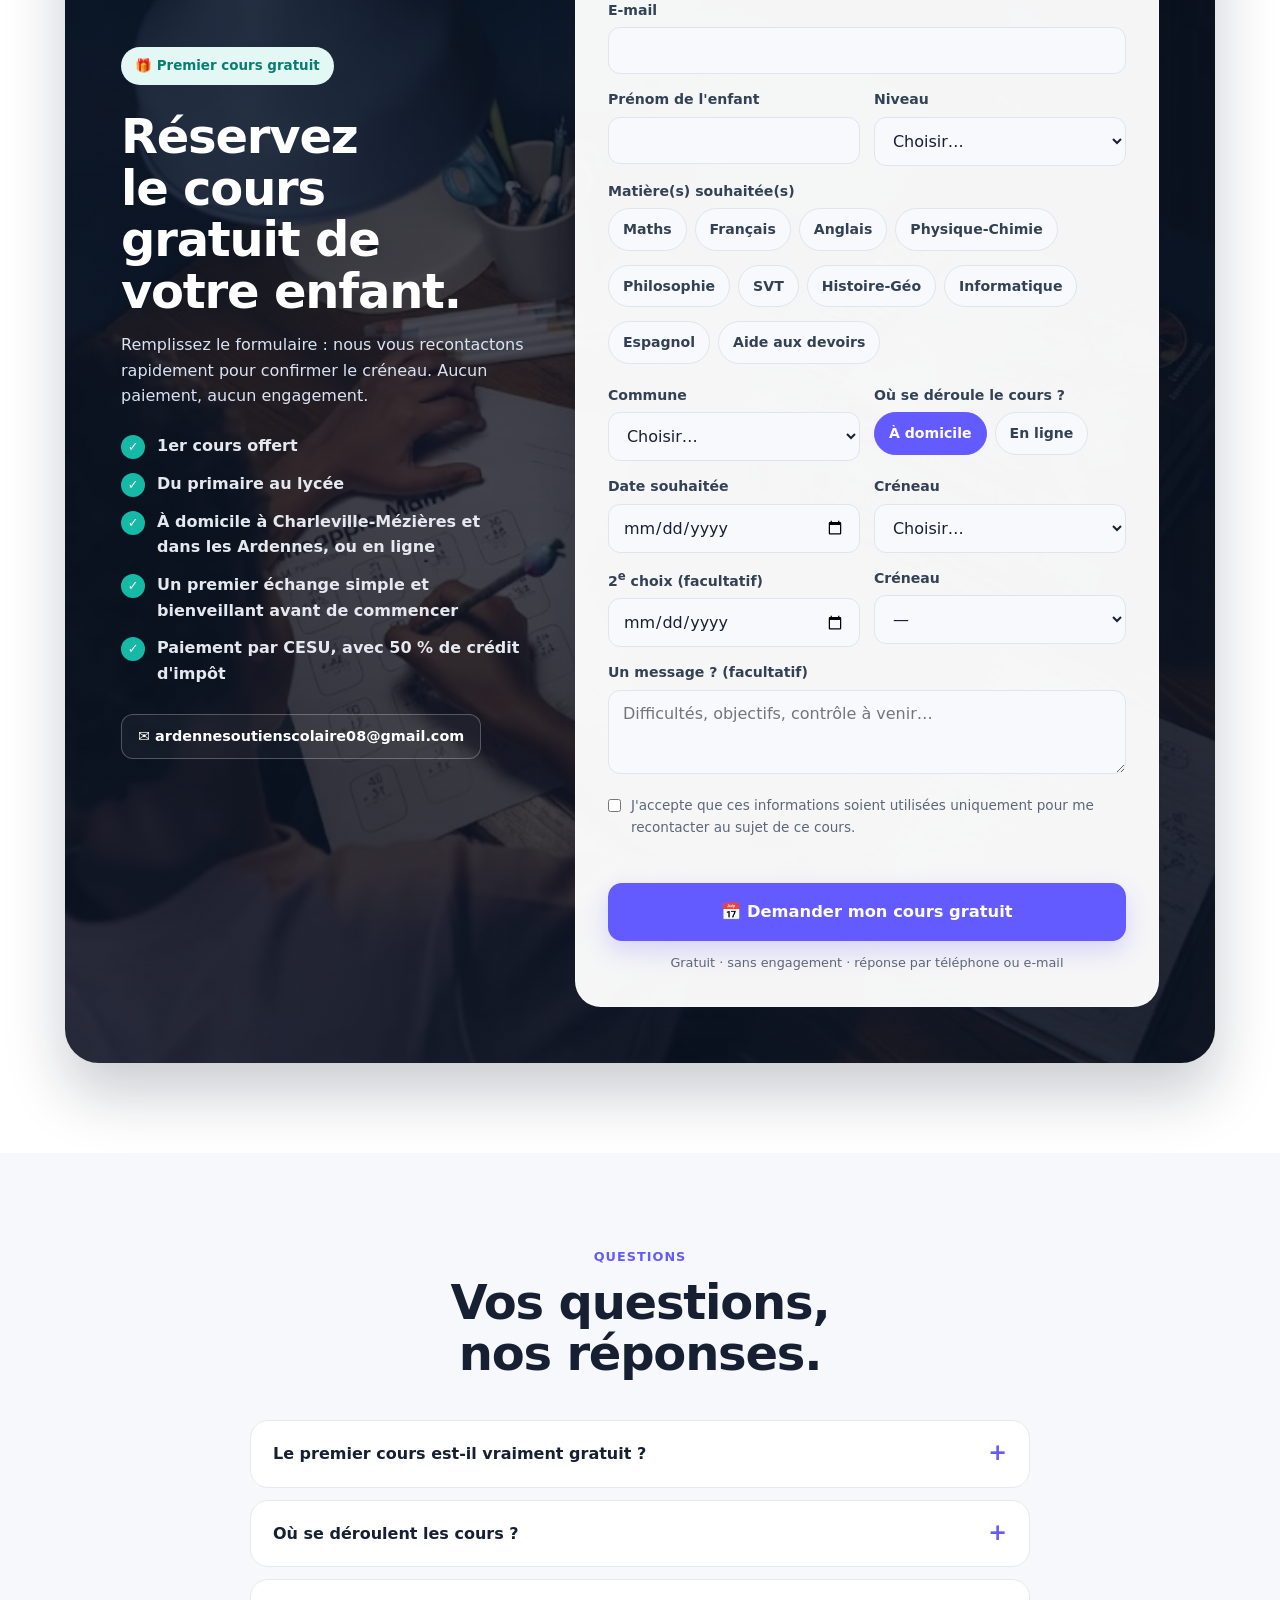
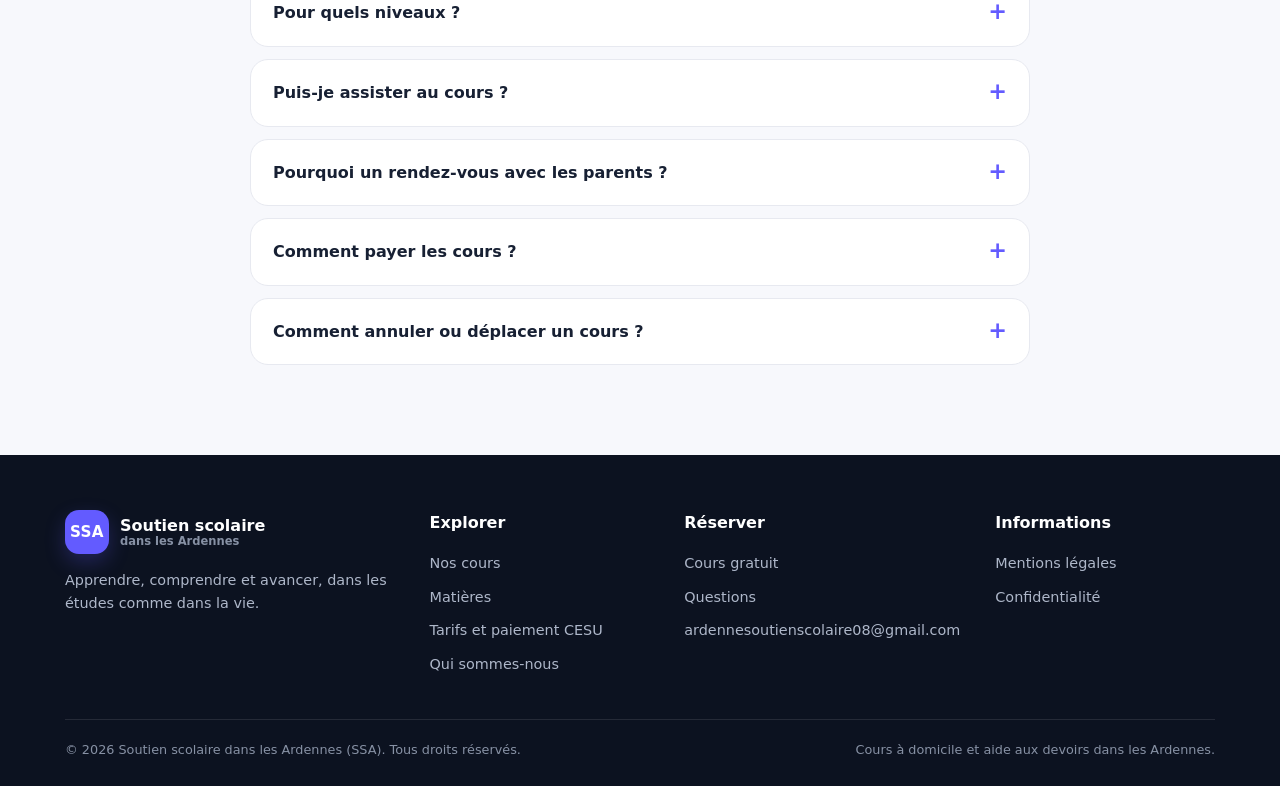
==== commit 2757e771: "Add files via upload" ====
--- a/index.html
+++ b/index.html
@@ -9,7 +9,7 @@
   <meta http-equiv="Content-Security-Policy" content="default-src 'self'; img-src 'self' data: https:; style-src 'self' 'unsafe-inline' https://fonts.googleapis.com https://fonts.gstatic.com; font-src 'self' https://fonts.googleapis.com https://fonts.gstatic.com; script-src 'self' 'unsafe-inline' https://formsubmit.co; connect-src 'self' https://formsubmit.co; form-action 'self' https://formsubmit.co; frame-ancestors 'none'; object-src 'none'; base-uri 'self'; upgrade-insecure-requests">
   <meta name="referrer-policy" content="strict-origin-when-cross-origin">
   <meta name="permissions-policy" content="geolocation=(), microphone=(), camera=()">
-  <link rel="icon" href="images/favicon.svg" type="image/svg+xml">
+  <link rel="icon" href="favicon.svg" type="image/svg+xml">
 
   <link rel="preconnect" href="https://fonts.googleapis.com">
   <link rel="preconnect" href="https://fonts.gstatic.com" crossorigin>
@@ -20,7 +20,7 @@
   <link rel="stylesheet" href="components.css">
   <link rel="stylesheet" href="home.css">
   <link rel="stylesheet" href="booking.css">
-  <script src="js/ui.js"></script>
+  <script src="ui.js"></script>
 
   <script type="application/ld+json">
   {
@@ -104,7 +104,7 @@
     </div>
 
     <div class="feature reveal">
-      <img class="feature-photo" src="images/cours-3.jpg" alt="Un professeur souriant aide deux élèves à faire leurs exercices" width="1000" height="562" loading="lazy">
+      <img class="feature-photo" src="cours-3.jpg" alt="Un professeur souriant aide deux élèves à faire leurs exercices" width="1000" height="562" loading="lazy">
       <div class="feature-text">
         <span class="section-label">Notre approche</span>
         <h3>Un suivi bienveillant, à son rythme.</h3>
@@ -508,8 +508,8 @@
   </div>
 </footer>
 
-<script src="js/config.js"></script>
-<script src="js/content.js"></script>
-<script src="js/booking.js"></script>
+<script src="config.js"></script>
+<script src="content.js"></script>
+<script src="booking.js"></script>
 </body>
 </html>
--- a/home.css
+++ b/home.css
@@ -2,7 +2,7 @@
 .js .reveal.is-visible { opacity: 1; transform: none; }
 @media (prefers-reduced-motion: reduce) { .js .reveal { opacity: 1; transform: none; transition: none; } html { scroll-behavior: auto; } }
 
-.hero { position: relative; isolation: isolate; padding: 120px 0 110px; color: #fff; background: #1f1b4d url("../images/hero-cours.jpg") 72% center / cover no-repeat; }
+.hero { position: relative; isolation: isolate; padding: 120px 0 110px; color: #fff; background: #1f1b4d url("hero-cours.jpg") 72% center / cover no-repeat; }
 .hero::before { content: ""; position: absolute; inset: 0; z-index: -1; background: linear-gradient(90deg, rgba(24, 20, 70, .94) 0%, rgba(24, 20, 70, .84) 40%, rgba(24, 20, 70, .22) 100%); }
 .hero-content > * { max-width: 660px; }
 .hero h1 { color: #fff; }
--- a/booking.css
+++ b/booking.css
@@ -1,4 +1,4 @@
-.booking { background: linear-gradient(rgba(12, 22, 39, .72), rgba(12, 22, 39, .8)), var(--dark) url("../images/formulaire-ssa.jpg") center / cover no-repeat; color: #fff; border-radius: 34px; padding: 56px; display: grid; grid-template-columns: .82fr 1.18fr; gap: 48px; align-items: center; box-shadow: 0 30px 60px rgba(15, 23, 42, .22); }
+.booking { background: linear-gradient(rgba(12, 22, 39, .72), rgba(12, 22, 39, .8)), var(--dark) url("formulaire-ssa.jpg") center / cover no-repeat; color: #fff; border-radius: 34px; padding: 56px; display: grid; grid-template-columns: .82fr 1.18fr; gap: 48px; align-items: center; box-shadow: 0 30px 60px rgba(15, 23, 42, .22); }
 .booking h2 { color: #fff; }
 .booking-intro { max-width: 420px; }
 .booking-intro p { color: #d9e3f4; margin-top: 14px; }
